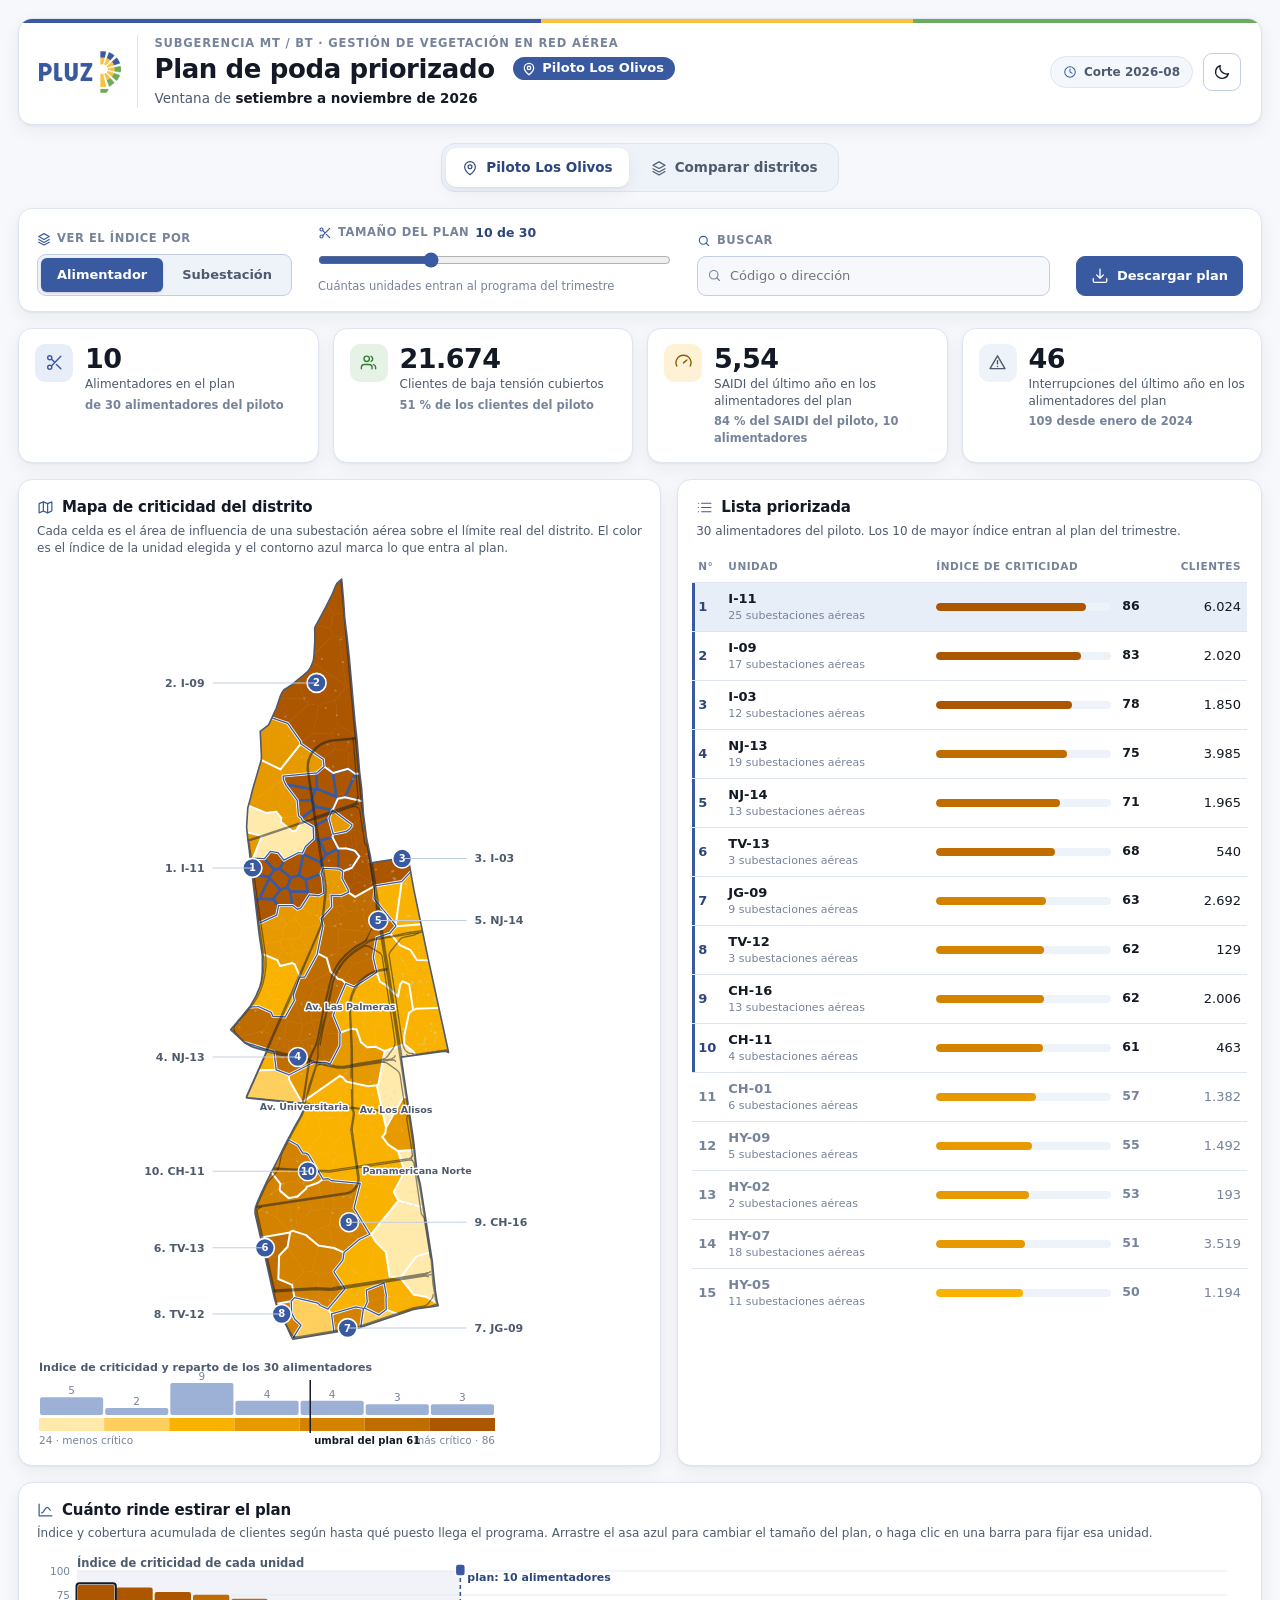
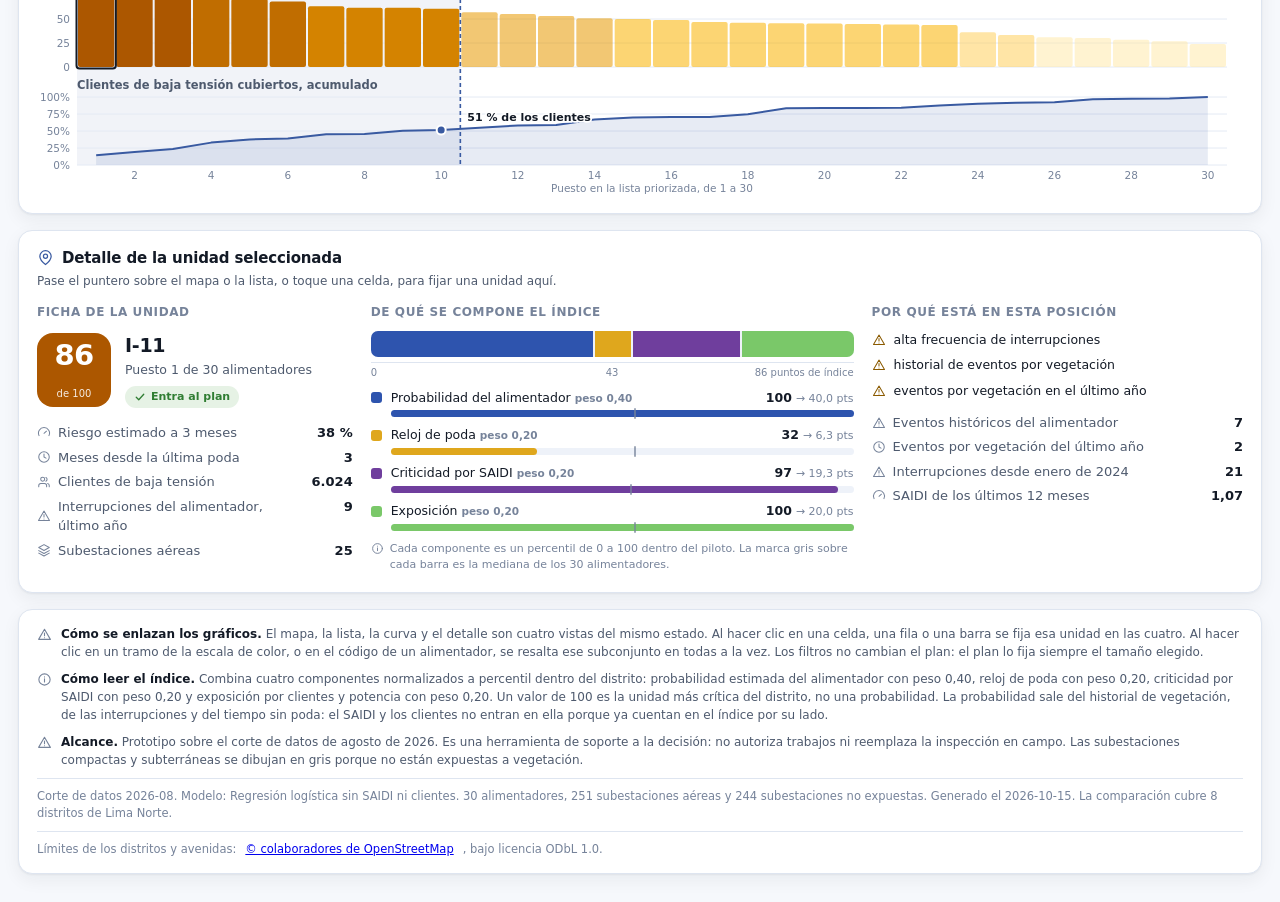
==== index.html @ d3fc3bb9 "monitoreo y diagramas" ====
<!doctype html>
<html lang="es">
<head>
<meta charset="utf-8">
<meta name="viewport" content="width=device-width, initial-scale=1, viewport-fit=cover">
<title>Plan de poda priorizado. Piloto Los Olivos</title>
<meta name="description" content="Mapa interactivo del índice de criticidad por vegetación en el piloto de Los Olivos, por alimentador y por subestación, y comparación con otros distritos de Lima Norte. Pluz Energía y UTEC.">
<meta name="theme-color" content="#395aa1">
<link rel="icon" href="assets/favicon.png" type="image/png">
<link rel="stylesheet" href="css/estilos.css?v=20261005">
</head>
<body>

<!-- Sprite de iconos. Va en línea y no como fuente ni como archivo aparte para que la
     página siga sin hacer una sola petición de red: es la condición que permite abrirla
     desde el disco, desde un servidor local o desde GitHub Pages sin ninguna diferencia.
     Trazo de 1,75 y rejilla de 24, el mismo dibujo para todos. -->
<svg class="sprite" aria-hidden="true" focusable="false" xmlns="http://www.w3.org/2000/svg">
  <defs>
    <symbol viewBox="0 0 24 24" id="i-mapa"><path d="M9 4 3 6.5v13L9 17l6 2.5 6-2.5v-13L15 6.5 9 4Z"/><path d="M9 4v13M15 6.5v13"/></symbol>
    <symbol viewBox="0 0 24 24" id="i-lista"><path d="M8 6h13M8 12h13M8 18h13"/><path d="M3.5 6h.01M3.5 12h.01M3.5 18h.01"/></symbol>
    <symbol viewBox="0 0 24 24" id="i-curva"><path d="M3 3v16.5h18"/><path d="M6.5 15.5c3.5 0 4.5-8 8-8 2.5 0 3 4 4.5 4"/></symbol>
    <symbol viewBox="0 0 24 24" id="i-tijeras"><circle cx="6" cy="6" r="2.6"/><circle cx="6" cy="18" r="2.6"/><path d="M20 4 8.4 16.2M14.5 14.5 20 20M8.4 7.8l2.9 3"/></symbol>
    <symbol viewBox="0 0 24 24" id="i-clientes"><path d="M16.5 20v-1.8a3.6 3.6 0 0 0-3.6-3.6H6.6A3.6 3.6 0 0 0 3 18.2V20"/><circle cx="9.75" cy="7.4" r="3.4"/><path d="M21 20v-1.8a3.6 3.6 0 0 0-2.7-3.48M15.3 4.2a3.6 3.6 0 0 1 0 6.44"/></symbol>
    <symbol viewBox="0 0 24 24" id="i-rayo"><path d="M12.5 2 4 13.2h6.4L11.5 22 20 10.8h-6.4L12.5 2Z"/></symbol>
    <symbol viewBox="0 0 24 24" id="i-umbral"><path d="M3 12h4.5l2.6-7 3.8 14 2.6-7H21"/></symbol>
    <symbol viewBox="0 0 24 24" id="i-descargar"><path d="M21 15.5v3a2 2 0 0 1-2 2H5a2 2 0 0 1-2-2v-3"/><path d="m7.5 10.5 4.5 4.5 4.5-4.5M12 3v12"/></symbol>
    <symbol viewBox="0 0 24 24" id="i-buscar"><circle cx="10.8" cy="10.8" r="6.8"/><path d="m20 20-4.4-4.4"/></symbol>
    <symbol viewBox="0 0 24 24" id="i-sol"><circle cx="12" cy="12" r="4.2"/><path d="M12 2v2.4M12 19.6V22M4.2 4.2l1.7 1.7M18.1 18.1l1.7 1.7M2 12h2.4M19.6 12H22M4.2 19.8l1.7-1.7M18.1 5.9l1.7-1.7"/></symbol>
    <symbol viewBox="0 0 24 24" id="i-luna"><path d="M20.5 14.3A8.7 8.7 0 0 1 9.7 3.5a8.7 8.7 0 1 0 10.8 10.8Z"/></symbol>
    <symbol viewBox="0 0 24 24" id="i-reloj"><circle cx="12" cy="12" r="9"/><path d="M12 6.8V12l3.4 2"/></symbol>
    <symbol viewBox="0 0 24 24" id="i-alerta"><path d="M12 3.6 2.6 19.8h18.8L12 3.6Z"/><path d="M12 9.6v4.2M12 17.1h.01"/></symbol>
    <symbol viewBox="0 0 24 24" id="i-info"><circle cx="12" cy="12" r="9"/><path d="M12 11v5M12 7.8h.01"/></symbol>
    <symbol viewBox="0 0 24 24" id="i-medidor"><path d="M20.5 16.5a9.5 9.5 0 1 0-17 0"/><path d="m12 12.5 4.2-3.6"/></symbol>
    <symbol viewBox="0 0 24 24" id="i-capas"><path d="m12 2.8 9 5-9 5-9-5 9-5Z"/><path d="m3 13 9 5 9-5M3 17.4l9 5 9-5"/></symbol>
    <symbol viewBox="0 0 24 24" id="i-pin"><path d="M20 10.4c0 5.6-8 11.6-8 11.6s-8-6-8-11.6a8 8 0 1 1 16 0Z"/><circle cx="12" cy="10.2" r="2.9"/></symbol>
    <symbol viewBox="0 0 24 24" id="i-tilde"><path d="m4.5 12.5 5 5 10-11"/></symbol>
  </defs>
</svg>

<div class="viz-root">

  <header class="cabecera">
    <div class="marca">
      <img class="marca-logo" src="assets/pluz-logo.png" alt="Pluz Energía" width="491" height="250">
      <span class="marca-barra" aria-hidden="true"></span>
      <div class="marca-texto">
        <p class="sobretitulo">Subgerencia MT&nbsp;/&nbsp;BT · Gestión de vegetación en red aérea</p>
        <h1>Plan de poda priorizado <span class="insignia-piloto"><svg class="ico" aria-hidden="true"><use href="#i-pin"/></svg>Piloto Los Olivos</span></h1>
        <p class="subtitulo">Ventana de <strong id="ventana">-</strong></p>
      </div>
    </div>
    <div class="cabecera-acciones">
      <span class="sello" id="sello-corte"><svg class="ico" aria-hidden="true"><use href="#i-reloj"/></svg><span></span></span>
      <button class="boton-icono" id="boton-tema" type="button" aria-label="Cambiar entre tema claro y oscuro" title="Cambiar tema">
        <svg class="ico" aria-hidden="true"><use href="#i-luna"/></svg>
      </button>
    </div>
  </header>

  <!-- Dos pestañas: el piloto, que es la herramienta de trabajo, y la comparación con otros
       distritos que Pluz pidió en la reunión N°3. La comparación no reemplaza al piloto:
       lo pone al lado de otro distrito con el mismo método. -->
  <nav class="pestanas" role="tablist" aria-label="Vistas de la herramienta">
    <button type="button" role="tab" id="pestana-piloto" aria-controls="vista-piloto" aria-selected="true" class="activa">
      <svg class="ico" aria-hidden="true"><use href="#i-pin"/></svg>Piloto Los Olivos
    </button>
    <button type="button" role="tab" id="pestana-comparar" aria-controls="vista-comparar" aria-selected="false">
      <svg class="ico" aria-hidden="true"><use href="#i-capas"/></svg>Comparar distritos
    </button>
  </nav>

  <div id="vista-piloto" role="tabpanel" aria-labelledby="pestana-piloto">
  <div class="controles" role="group" aria-label="Controles de la vista">
    <div class="control">
      <span class="control-etiqueta" id="etiqueta-nivel"><svg class="ico ico-et" aria-hidden="true"><use href="#i-capas"/></svg>Ver el índice por</span>
      <div class="segmentado" role="radiogroup" aria-labelledby="etiqueta-nivel">
        <button type="button" role="radio" aria-checked="true" class="activo" data-nivel="alimentadores">Alimentador</button>
        <button type="button" role="radio" aria-checked="false" data-nivel="subestaciones">Subestación</button>
      </div>
    </div>

    <div class="control control-ancho">
      <label class="control-etiqueta" for="corte"><svg class="ico ico-et" aria-hidden="true"><use href="#i-tijeras"/></svg>Tamaño del plan <span class="valor-control" id="corte-valor">10</span></label>
      <input type="range" id="corte" min="1" max="30" value="10" step="1" aria-describedby="corte-ayuda">
      <span class="ayuda" id="corte-ayuda">Cuántas unidades entran al programa del trimestre</span>
    </div>

    <div class="control control-ancho control-buscar">
      <label class="control-etiqueta" for="buscar"><svg class="ico ico-et" aria-hidden="true"><use href="#i-buscar"/></svg>Buscar</label>
      <div class="campo-buscar">
        <svg class="ico ico-campo" aria-hidden="true"><use href="#i-buscar"/></svg>
        <input type="search" id="buscar" placeholder="Código o dirección" autocomplete="off">
      </div>
    </div>

    <div class="control">
      <span class="control-etiqueta">&nbsp;</span>
      <button class="boton boton-principal" id="descargar" type="button">
        <svg class="ico" aria-hidden="true"><use href="#i-descargar"/></svg>Descargar plan
      </button>
    </div>
  </div>

  <!-- Los filtros activos se muestran aquí y no dentro de cada gráfico: valen para todas
       las vistas a la vez, así que tienen que verse y quitarse en un solo sitio. -->
  <div class="filtros" id="filtros" role="status" aria-live="polite" hidden>
    <span class="filtros-titulo">Filtro activo</span>
    <div class="filtros-chips" id="filtros-chips"></div>
    <button class="boton boton-sutil" id="limpiar-filtros" type="button">Quitar todo</button>
  </div>

  <section class="tarjetas" aria-label="Resumen del plan seleccionado">
    <div class="tarjeta">
      <div class="tarjeta-icono ti-azul"><svg class="ico" aria-hidden="true"><use href="#i-tijeras"/></svg></div>
      <div class="tarjeta-cuerpo">
        <p class="tarjeta-valor" id="kpi-unidades">-</p>
        <p class="tarjeta-etiqueta" id="kpi-unidades-et">Unidades en el plan</p>
        <p class="tarjeta-pie" id="kpi-unidades-pie">-</p>
      </div>
    </div>
    <div class="tarjeta">
      <div class="tarjeta-icono ti-verde"><svg class="ico" aria-hidden="true"><use href="#i-clientes"/></svg></div>
      <div class="tarjeta-cuerpo">
        <p class="tarjeta-valor" id="kpi-clientes">-</p>
        <p class="tarjeta-etiqueta">Clientes de baja tensión cubiertos</p>
        <p class="tarjeta-pie" id="kpi-clientes-pie">-</p>
      </div>
    </div>
    <div class="tarjeta">
      <div class="tarjeta-icono ti-ambar"><svg class="ico" aria-hidden="true"><use href="#i-medidor"/></svg></div>
      <div class="tarjeta-cuerpo">
        <p class="tarjeta-valor" id="kpi-saidi">-</p>
        <p class="tarjeta-etiqueta">SAIDI del último año en los alimentadores del plan</p>
        <p class="tarjeta-pie" id="kpi-saidi-pie">-</p>
      </div>
    </div>
    <div class="tarjeta">
      <div class="tarjeta-icono ti-gris"><svg class="ico" aria-hidden="true"><use href="#i-alerta"/></svg></div>
      <div class="tarjeta-cuerpo">
        <p class="tarjeta-valor" id="kpi-interrupciones">-</p>
        <p class="tarjeta-etiqueta">Interrupciones del último año en los alimentadores del plan</p>
        <p class="tarjeta-pie" id="kpi-interrupciones-pie">-</p>
      </div>
    </div>
  </section>

  <main class="tablero">
    <section class="panel panel-mapa" aria-labelledby="titulo-mapa">
      <div class="panel-cabecera">
        <h2 id="titulo-mapa"><svg class="ico ico-h" aria-hidden="true"><use href="#i-mapa"/></svg>Mapa de criticidad del distrito</h2>
        <p class="panel-nota">Cada celda es el área de influencia de una subestación aérea sobre el límite real del distrito. El color es el índice de la unidad elegida y el contorno azul marca lo que entra al plan.</p>
      </div>
      <div class="mapa-caja" id="mapa-caja">
        <svg id="mapa" role="img" aria-labelledby="titulo-mapa desc-mapa"><desc id="desc-mapa">Mapa del distrito de Los Olivos dividido en celdas coloreadas según el índice de criticidad. La tabla que acompaña al mapa contiene los mismos datos en forma de lista ordenada.</desc></svg>
        <div class="ficha" id="ficha" role="tooltip" aria-live="polite" hidden></div>
      </div>
      <div class="leyenda" id="leyenda"></div>
    </section>

    <section class="panel panel-lista" aria-labelledby="titulo-lista">
      <div class="panel-cabecera">
        <h2 id="titulo-lista"><svg class="ico ico-h" aria-hidden="true"><use href="#i-lista"/></svg>Lista priorizada</h2>
        <p class="panel-nota" id="lista-nota">Las unidades sombreadas entran al plan del trimestre.</p>
      </div>
      <div class="lista-caja">
        <table class="tabla" id="tabla">
          <caption class="oculto">Unidades del piloto ordenadas por índice de criticidad</caption>
          <thead>
            <tr><th scope="col">N°</th><th scope="col">Unidad</th><th scope="col">Índice de criticidad</th><th scope="col" class="num">Clientes</th></tr>
          </thead>
          <tbody id="tabla-cuerpo"></tbody>
        </table>
      </div>
    </section>
  </main>

  <!-- La curva responde la pregunta que abre siempre la discusión de capacidad: cuánto se
       gana al estirar el plan una unidad más. Dos paneles apilados sobre el mismo eje de
       puesto, nunca dos escalas verticales en un mismo marco. -->
  <section class="panel panel-curva" aria-labelledby="titulo-curva">
    <div class="panel-cabecera">
      <h2 id="titulo-curva"><svg class="ico ico-h" aria-hidden="true"><use href="#i-curva"/></svg>Cuánto rinde estirar el plan</h2>
      <p class="panel-nota" id="curva-nota">Índice y cobertura acumulada de clientes según hasta qué puesto llega el programa. Arrastre el asa azul para cambiar el tamaño del plan, o haga clic en una barra para fijar esa unidad.</p>
    </div>
    <div class="curva-caja" id="curva-caja">
      <svg id="curva" role="img" aria-labelledby="titulo-curva desc-curva"><desc id="desc-curva">Dos gráficos apilados sobre el mismo eje de puesto: arriba el índice de criticidad de cada unidad, abajo el porcentaje acumulado de clientes de baja tensión cubiertos. Una banda marca hasta dónde llega el plan.</desc></svg>
    </div>
  </section>

  <section class="panel panel-detalle" aria-labelledby="titulo-detalle">
    <div class="panel-cabecera">
      <h2 id="titulo-detalle"><svg class="ico ico-h" aria-hidden="true"><use href="#i-pin"/></svg>Detalle de la unidad seleccionada</h2>
      <p class="panel-nota">Pase el puntero sobre el mapa o la lista, o toque una celda, para fijar una unidad aquí.</p>
    </div>
    <div class="detalle" id="detalle"></div>
  </section>
  </div>

  <div id="vista-comparar" role="tabpanel" aria-labelledby="pestana-comparar" hidden>
    <div class="controles" role="group" aria-label="Controles de la comparación">
      <div class="control">
        <label class="control-etiqueta" for="distrito"><svg class="ico ico-et" aria-hidden="true"><use href="#i-mapa"/></svg>Comparar Los Olivos con</label>
        <select id="distrito" class="selector"></select>
      </div>
      <div class="control">
        <span class="control-etiqueta" id="etiqueta-nivel-cmp"><svg class="ico ico-et" aria-hidden="true"><use href="#i-capas"/></svg>Ver el índice por</span>
        <div class="segmentado" id="nivel-cmp" role="radiogroup" aria-labelledby="etiqueta-nivel-cmp">
          <button type="button" role="radio" aria-checked="true" class="activo" data-nivel="alimentadores">Alimentador</button>
          <button type="button" role="radio" aria-checked="false" data-nivel="subestaciones">Subestación</button>
        </div>
      </div>
      <p class="ayuda ayuda-cmp">Mismo modelo, mismos cuatro componentes y mismos pesos que el piloto. El índice se calcula dentro de cada distrito: 100 es la unidad más crítica de ese distrito, así que el color compara posiciones, no riesgos absolutos. Para eso están las cifras de abajo.</p>
    </div>

    <section class="panel panel-cifras" aria-labelledby="titulo-cifras">
      <div class="panel-cabecera">
        <h2 id="titulo-cifras"><svg class="ico ico-h" aria-hidden="true"><use href="#i-medidor"/></svg>Los dos distritos en cifras</h2>
        <p class="panel-nota">Datos de <span class="periodo-inicio">-</span> a <span class="periodo-fin">-</span>. Un alimentador que llega a varios distritos se cuenta en cada uno.</p>
      </div>
      <div class="cifras" id="cifras"></div>
    </section>

    <div class="leyenda leyenda-cmp" id="leyenda-cmp"></div>
    <div class="mapas-cmp">
      <section class="panel panel-mapa-cmp" aria-labelledby="titulo-mapa-a">
        <div class="panel-cabecera">
          <h2 id="titulo-mapa-a"><svg class="ico ico-h" aria-hidden="true"><use href="#i-pin"/></svg><span>Los Olivos</span><span class="etiqueta-piloto">piloto</span></h2>
          <p class="panel-nota" id="nota-mapa-a">-</p>
        </div>
        <div class="mapa-caja" id="caja-mapa-a"><svg class="mapa-cmp" id="mapa-a" role="img" aria-label="Mapa del índice de criticidad de Los Olivos"></svg><div class="ficha" id="ficha-a" role="tooltip" hidden></div></div>
        <div class="top-cmp" id="top-a"></div>
      </section>
      <section class="panel panel-mapa-cmp" aria-labelledby="titulo-mapa-b">
        <div class="panel-cabecera">
          <h2 id="titulo-mapa-b"><svg class="ico ico-h" aria-hidden="true"><use href="#i-mapa"/></svg><span id="nombre-b">-</span></h2>
          <p class="panel-nota" id="nota-mapa-b">-</p>
        </div>
        <div class="mapa-caja" id="caja-mapa-b"><svg class="mapa-cmp" id="mapa-b" role="img" aria-label="Mapa del índice de criticidad del distrito elegido"></svg><div class="ficha" id="ficha-b" role="tooltip" hidden></div></div>
        <div class="top-cmp" id="top-b"></div>
      </section>
    </div>
  </div>

  <footer class="pie">
    <p><svg class="ico ico-pie" aria-hidden="true"><use href="#i-alerta"/></svg><span><strong>Cómo se enlazan los gráficos.</strong> El mapa, la lista, la curva y el detalle son cuatro vistas del mismo estado. Al hacer clic en una celda, una fila o una barra se fija esa unidad en las cuatro. Al hacer clic en un tramo de la escala de color, o en el código de un alimentador, se resalta ese subconjunto en todas a la vez. Los filtros no cambian el plan: el plan lo fija siempre el tamaño elegido.</span></p>
    <p><svg class="ico ico-pie" aria-hidden="true"><use href="#i-info"/></svg><span><strong>Cómo leer el índice.</strong> Combina cuatro componentes normalizados a percentil dentro del distrito: probabilidad estimada del alimentador con peso 0,40, reloj de poda con peso 0,20, criticidad por SAIDI con peso 0,20 y exposición por clientes y potencia con peso 0,20. Un valor de 100 es la unidad más crítica del distrito, no una probabilidad. La probabilidad sale del historial de vegetación, de las interrupciones y del tiempo sin poda: el SAIDI y los clientes no entran en ella porque ya cuentan en el índice por su lado.</span></p>
    <p><svg class="ico ico-pie" aria-hidden="true"><use href="#i-alerta"/></svg><span><strong>Alcance.</strong> Prototipo sobre el corte de datos de <span class="periodo-fin">-</span>. Es una herramienta de soporte a la decisión: no autoriza trabajos ni reemplaza la inspección en campo. Las subestaciones compactas y subterráneas se dibujan en gris porque no están expuestas a vegetación.</span></p>
    <p class="pie-meta" id="pie-meta"></p>
    <p class="pie-meta">Límites de los distritos y avenidas: <a href="https://www.openstreetmap.org/copyright" target="_blank" rel="noopener">© colaboradores de OpenStreetMap</a>, bajo licencia ODbL 1.0.</p>
  </footer>

</div>

<!-- D3 versión 7.9.0 servido desde el propio repositorio: la página no depende de una red
     externa y funciona igual en GitHub Pages, en un servidor local o sin conexión. -->
<script src="js/vendor/d3.v7.9.0.min.js"></script>
<script src="data/criticidad_los_olivos.js?v=202610150753"></script>
<!-- Límite del distrito y avenidas principales, de OpenStreetMap (ODbL 1.0), ya
     simplificados y guardados en el repositorio: 14 kB y ninguna petición de red. -->
<script src="data/geografia_los_olivos.js?v=202610150753"></script>
<!-- Los ocho distritos de la comparación y sus límites, de OpenStreetMap (ODbL 1.0). -->
<script src="data/distritos.js?v=202610150753"></script>
<script src="data/geografia_distritos.js?v=202610150753"></script>
<script src="js/comparar.js?v=20261005"></script>
<script src="js/app.js?v=20261005"></script>
</body>
</html>
---- css/estilos.css ----
/* Prototipo de priorización de poda, piloto de Los Olivos. Pluz Energía y UTEC.

   Color. Los tres tonos del logotipo de Pluz son el origen de toda la paleta:
   azul #395AA1, verde #6CAC5E y amarillo #FCC13F. A partir de ellos se derivan tres
   familias con trabajos distintos, y ninguna se usa para el trabajo de otra:

   - Identidad de interfaz: el azul corporativo. Cabecera, controles, foco y selección.
   - Magnitud (el índice): una rampa secuencial de un solo tono nacida del amarillo
     corporativo, de claro a oscuro. Siete pasos, luminancia OKLCH monótona de 0,94 a
     0,55 con saltos de 0,065, giro de tono de 37° dentro del umbral de un solo tono.
     El extremo claro queda por debajo de 3:1 contra la superficie a propósito: las
     celdas del mapa se tocan entre sí y llevan trazo, así que se leen unas contra
     otras, y además la cifra va siempre escrita al lado en la lista y en la ficha.
   - Identidad de serie (los cuatro componentes del índice): cuatro tonos categóricos
     tomados del propio logotipo más un violeta como cuarto tono neutral. Validados:
     peor par adyacente ΔE 36,9 con protanopia y deuteranopia y ΔE 40,5 con visión
     normal, muy por encima de los umbrales de 8 y 15.

   El tema claro es el principal. El oscuro no es un volteo automático: son pasos
   propios, vueltos a validar contra la superficie oscura. */

*, *::before, *::after { box-sizing: border-box; }

.viz-root {
  color-scheme: light;

  /* --- tonos corporativos, tal como salen del logotipo --- */
  --pluz-azul:       #395aa1;
  --pluz-verde:      #6cac5e;
  --pluz-amarillo:   #fcc13f;

  --azul-900:        #1d2f55;
  --azul-700:        #2c467c;
  --azul-600:        #395aa1;
  --azul-300:        #9db1d6;
  --azul-100:        #e8eef8;
  --azul-050:        #f4f7fc;

  /* --- superficies y tinta --- */
  --superficie:      #f6f8fc;
  --superficie-2:    #ffffff;
  --superficie-3:    #eef2f9;
  --borde:           #dee5f0;
  --borde-fuerte:    #c2cee2;
  --tinta:           #131a26;
  --tinta-2:         #4e5a6e;
  --tinta-3:         #76839a;

  /* --- rampa secuencial del índice, 7 pasos claro → oscuro --- */
  --idx-1: #ffeaab;
  --idx-2: #ffcf5e;
  --idx-3: #f9b200;
  --idx-4: #e79a00;
  --idx-5: #d48300;
  --idx-6: #c06d00;
  --idx-7: #ac5700;

  /* --- identidad de serie: los cuatro componentes del índice --- */
  --comp-1: #2e54ae;   /* probabilidad del alimentador, peso 0,40 */
  --comp-2: #dfa71d;   /* reloj de poda,               peso 0,20 */
  --comp-3: #6f3e9d;   /* criticidad por SAIDI,        peso 0,20 */
  --comp-4: #7ac869;   /* exposición,                  peso 0,20 */

  /* --- estado: significado reservado, siempre con icono y rótulo --- */
  --ok:              #2f7d32;
  --ok-suave:        #e6f2e5;
  --aviso:           #8a5a00;
  --critico:         #b3261e;

  --neutro-mapa:     #c8d1e0;
  --via-mapa:        rgba(19, 26, 38, .5);
  --plan-borde:      #131a26;
  --rejilla:         #e4eaf4;

  --radio:   14px;
  --radio-s: 9px;
  --sombra:    0 1px 2px rgba(19, 26, 38, .05), 0 6px 18px rgba(19, 26, 38, .06);
  --sombra-alta: 0 4px 10px rgba(19, 26, 38, .10), 0 18px 40px rgba(19, 26, 38, .14);

  background: var(--superficie);
  color: var(--tinta);
  /* Pila del sistema: moderna en cada plataforma y sin una sola petición de red, que es
     la propiedad que permite abrir la página desde el disco igual que publicada. */
  font-family: system-ui, -apple-system, "Segoe UI Variable Text", "Segoe UI", Roboto,
               "Helvetica Neue", Arial, sans-serif;
  font-size: 14px;
  line-height: 1.5;
  min-height: 100vh;
  padding: max(18px, env(safe-area-inset-top, 0px)) 18px max(28px, env(safe-area-inset-bottom, 0px));
  -webkit-font-smoothing: antialiased;
}

/* Tema oscuro: pasos propios, no un volteo del claro. */
@media (prefers-color-scheme: dark) {
  :root:not([data-theme="light"]) .viz-root { color-scheme: dark; }
}
:root[data-theme="dark"] .viz-root { color-scheme: dark; }

@media (prefers-color-scheme: dark) {
  :root:not([data-theme="light"]) .viz-root,
  :root[data-theme="dark"] .viz-root {
    --superficie: #0e131c; --superficie-2: #161e2b; --superficie-3: #1e2837;
    --borde: #2a3546; --borde-fuerte: #3b4860;
    --tinta: #f2f5fa; --tinta-2: #b9c4d6; --tinta-3: #8895ab;
    --azul-100: #1c2740; --azul-050: #141d2e; --azul-300: #6f8dc4; --azul-700: #7fa0d8;

    --idx-1: #773a00; --idx-2: #905000; --idx-3: #a96700; --idx-4: #c18000;
    --idx-5: #d89a00; --idx-6: #eeb500; --idx-7: #ffd335;

    --comp-1: #4573de; --comp-2: #ba8900; --comp-3: #925ac9; --comp-4: #51aa3c;

    --ok: #71c46f; --ok-suave: #1b2e1b; --aviso: #d9a23a; --critico: #f08b82;
    --neutro-mapa: #38445a; --via-mapa: rgba(255, 255, 255, .42);
    --plan-borde: #f2f5fa; --rejilla: #232e3f;
    --sombra: 0 1px 2px rgba(0,0,0,.5), 0 6px 18px rgba(0,0,0,.4);
    --sombra-alta: 0 4px 10px rgba(0,0,0,.5), 0 18px 40px rgba(0,0,0,.55);
  }
}
:root[data-theme="dark"] .viz-root {
  --superficie: #0e131c; --superficie-2: #161e2b; --superficie-3: #1e2837;
  --borde: #2a3546; --borde-fuerte: #3b4860;
  --tinta: #f2f5fa; --tinta-2: #b9c4d6; --tinta-3: #8895ab;
  --azul-100: #1c2740; --azul-050: #141d2e; --azul-300: #6f8dc4; --azul-700: #7fa0d8;
  --idx-1: #773a00; --idx-2: #905000; --idx-3: #a96700; --idx-4: #c18000;
  --idx-5: #d89a00; --idx-6: #eeb500; --idx-7: #ffd335;
  --comp-1: #4573de; --comp-2: #ba8900; --comp-3: #925ac9; --comp-4: #51aa3c;
  --ok: #71c46f; --ok-suave: #1b2e1b; --aviso: #d9a23a; --critico: #f08b82;
  --neutro-mapa: #38445a; --via-mapa: rgba(255, 255, 255, .42);
  --plan-borde: #f2f5fa; --rejilla: #232e3f;
  --sombra: 0 1px 2px rgba(0,0,0,.5), 0 6px 18px rgba(0,0,0,.4);
  --sombra-alta: 0 4px 10px rgba(0,0,0,.5), 0 18px 40px rgba(0,0,0,.55);
}

body { margin: 0; background: #f6f8fc; }
@media (prefers-color-scheme: dark) {
  :root:not([data-theme="light"]) body { background: #0e131c; }
}
:root[data-theme="dark"] body { background: #0e131c; }

img { max-width: 100%; }
[hidden] { display: none !important; }
.sprite { position: absolute; width: 0; height: 0; overflow: hidden; }

.oculto {
  position: absolute; width: 1px; height: 1px; overflow: hidden;
  clip: rect(0 0 0 0); clip-path: inset(50%); white-space: nowrap;
}

/* --------------------------------------------------------------------- iconos */
.ico {
  width: 18px; height: 18px; flex: 0 0 auto;
  fill: none; stroke: currentColor; stroke-width: 1.75;
  stroke-linecap: round; stroke-linejoin: round;
}
.ico-et { width: 14px; height: 14px; stroke-width: 2; }
.ico-h  { width: 17px; height: 17px; color: var(--azul-600); }
.ico-pie { width: 15px; height: 15px; margin-top: 2px; color: var(--tinta-3); }

/* ---------------------------------------------------------------- cabecera */
.cabecera {
  display: flex; align-items: center; justify-content: space-between;
  gap: 18px; max-width: 1440px; margin: 0 auto 18px; flex-wrap: wrap;
  background: var(--superficie-2); border: 1px solid var(--borde);
  border-radius: var(--radio); box-shadow: var(--sombra);
  padding: 16px 20px; position: relative; overflow: hidden;
}
/* Filete con los tres tonos del logotipo: la firma de marca más discreta posible. */
.cabecera::before {
  content: ""; position: absolute; inset: 0 0 auto 0; height: 4px;
  background: linear-gradient(90deg,
    var(--pluz-azul) 0 42%, var(--pluz-amarillo) 42% 72%, var(--pluz-verde) 72% 100%);
}
.marca { display: flex; align-items: center; gap: 16px; min-width: 0; }
.marca-logo { width: auto; height: 42px; display: block; }
/* En oscuro el logotipo va sobre su propia placa clara en vez de retocarle el color: el
   azul corporativo pierde contraste contra la superficie oscura y alterarlo con un filtro
   dejaría de ser el color de la marca. */
@media (prefers-color-scheme: dark) {
  :root:not([data-theme="light"]) .marca-logo {
    background: #fff; padding: 7px 11px; border-radius: 9px; box-sizing: content-box;
  }
}
:root[data-theme="dark"] .marca-logo {
  background: #fff; padding: 7px 11px; border-radius: 9px; box-sizing: content-box;
}
.marca-barra { width: 1px; align-self: stretch; background: var(--borde); }
.marca-texto { min-width: 0; }
.sobretitulo {
  margin: 0 0 3px; font-size: 11.5px; letter-spacing: .07em; text-transform: uppercase;
  color: var(--tinta-3); font-weight: 600;
}
.cabecera h1 {
  margin: 0 0 3px; font-size: clamp(19px, 2.7vw, 26px); line-height: 1.15;
  letter-spacing: -.015em; font-weight: 700;
}
.subtitulo { margin: 0; color: var(--tinta-2); font-size: 13.5px; }
.subtitulo strong { color: var(--tinta); font-weight: 600; }

.cabecera-acciones { display: flex; align-items: center; gap: 10px; }
.sello {
  display: inline-flex; align-items: center; gap: 7px; padding: 6px 12px;
  border-radius: 999px; background: var(--azul-050); border: 1px solid var(--borde);
  color: var(--tinta-2); font-size: 12px; font-weight: 600; white-space: nowrap;
}
.sello .ico { width: 14px; height: 14px; color: var(--azul-600); }

/* --------------------------------------------------------------- controles */
.boton, .boton-icono {
  font: inherit; font-size: 13px; font-weight: 600; border-radius: var(--radio-s);
  border: 1px solid var(--borde-fuerte); background: var(--superficie-2);
  color: var(--tinta); cursor: pointer; display: inline-flex; align-items: center;
  gap: 8px; padding: 9px 14px; transition: background .14s, border-color .14s;
}
.boton-icono { padding: 9px; }
.boton:hover, .boton-icono:hover { background: var(--superficie-3); border-color: var(--azul-300); }
.boton-principal {
  background: var(--azul-600); border-color: var(--azul-600); color: #fff;
}
.boton-principal:hover { background: var(--azul-700); border-color: var(--azul-700); }
:root[data-theme="dark"] .boton-principal { color: #0e131c; }
@media (prefers-color-scheme: dark) {
  :root:not([data-theme="light"]) .boton-principal { color: #0e131c; }
}

.boton:focus-visible, .boton-icono:focus-visible,
.segmentado button:focus-visible, input:focus-visible, tr:focus-visible {
  outline: 2px solid var(--azul-600); outline-offset: 2px;
}

.controles {
  display: flex; flex-wrap: wrap; gap: 14px 26px; align-items: flex-end;
  max-width: 1440px; margin: 0 auto 16px; padding: 15px 18px;
  background: var(--superficie-2); border: 1px solid var(--borde);
  border-radius: var(--radio); box-shadow: var(--sombra);
}
.control { display: flex; flex-direction: column; gap: 7px; min-width: 0; }
.control-ancho { flex: 1 1 210px; }
.control-etiqueta {
  display: flex; align-items: center; gap: 6px;
  font-size: 11.5px; letter-spacing: .05em; text-transform: uppercase;
  color: var(--tinta-3); font-weight: 600;
}
.control-etiqueta .ico-et { color: var(--azul-600); }
.valor-control {
  color: var(--azul-700); font-weight: 700; text-transform: none; letter-spacing: 0;
  font-size: 12.5px;
}
.ayuda { font-size: 11.5px; color: var(--tinta-3); }

.segmentado {
  display: inline-flex; border: 1px solid var(--borde-fuerte); border-radius: var(--radio-s);
  overflow: hidden; background: var(--superficie-3); padding: 3px; gap: 3px;
}
.segmentado button {
  font: inherit; font-size: 13px; font-weight: 600; padding: 7px 16px; border: 0;
  cursor: pointer; border-radius: 6px; background: transparent; color: var(--tinta-2);
  transition: background .14s, color .14s;
}
.segmentado button:hover { color: var(--tinta); }
.segmentado button.activo {
  background: var(--azul-600); color: #fff; box-shadow: 0 1px 2px rgba(19,26,38,.18);
}
:root[data-theme="dark"] .segmentado button.activo { color: #0e131c; }
@media (prefers-color-scheme: dark) {
  :root:not([data-theme="light"]) .segmentado button.activo { color: #0e131c; }
}

.campo-buscar { position: relative; display: flex; align-items: center; }
.ico-campo {
  position: absolute; left: 10px; width: 15px; height: 15px;
  color: var(--tinta-3); pointer-events: none;
}
input[type="search"] {
  font: inherit; font-size: 13px; padding: 9px 11px 9px 32px; border-radius: var(--radio-s);
  border: 1px solid var(--borde-fuerte); background: var(--superficie);
  color: var(--tinta); width: 100%; min-width: 0;
}
input[type="search"]:focus { border-color: var(--azul-600); }

input[type="range"] {
  width: 100%; accent-color: var(--azul-600); height: 22px; margin: 0;
}

/* ---------------------------------------------------------------- tarjetas */
.tarjetas {
  display: grid; grid-template-columns: repeat(auto-fit, minmax(190px, 1fr)); gap: 14px;
  max-width: 1440px; margin: 0 auto 16px;
}
.tarjeta {
  display: flex; align-items: flex-start; gap: 12px;
  background: var(--superficie-2); border: 1px solid var(--borde);
  border-radius: var(--radio); padding: 15px 16px; box-shadow: var(--sombra);
}
.tarjeta-icono {
  display: grid; place-items: center; width: 38px; height: 38px; flex: 0 0 auto;
  border-radius: 10px;
}
.tarjeta-icono .ico { width: 19px; height: 19px; }
.ti-azul  { background: var(--azul-100);  color: var(--azul-600); }
.ti-verde { background: var(--ok-suave);  color: var(--ok); }
.ti-ambar { background: #fdf0d6; color: var(--aviso); }
.ti-ambar { background: color-mix(in srgb, var(--pluz-amarillo) 22%, var(--superficie-2)); }
.ti-gris  { background: var(--superficie-3); color: var(--tinta-2); }
.tarjeta-cuerpo { min-width: 0; }
.tarjeta-valor {
  margin: 0; font-size: clamp(21px, 2.5vw, 27px); font-weight: 700; line-height: 1.1;
  letter-spacing: -.02em; font-variant-numeric: tabular-nums;
}
.tarjeta-valor .unidad {
  font-size: 13px; font-weight: 600; color: var(--tinta-3); margin-left: 4px;
  letter-spacing: 0;
}
.tarjeta-etiqueta { margin: 3px 0 0; font-size: 12px; color: var(--tinta-2); line-height: 1.35; }
.tarjeta-pie { margin: 4px 0 0; font-size: 11.5px; color: var(--tinta-3); font-weight: 600; }

/* ----------------------------------------------------------------- tablero */
.tablero {
  display: grid; gap: 16px; max-width: 1440px; margin: 0 auto 16px;
  grid-template-columns: minmax(0, 1.1fr) minmax(0, 1fr);
  align-items: stretch;
}
@media (max-width: 960px) { .tablero { grid-template-columns: 1fr; } }

.panel {
  background: var(--superficie-2); border: 1px solid var(--borde);
  border-radius: var(--radio); box-shadow: var(--sombra); padding: 16px 18px 18px;
  min-width: 0;
}
.panel-cabecera { margin-bottom: 12px; }
.panel h2 {
  margin: 0 0 4px; font-size: 15px; font-weight: 700; letter-spacing: -.01em;
  display: flex; align-items: center; gap: 8px;
}
.panel-nota { margin: 0; font-size: 12px; color: var(--tinta-2); line-height: 1.45; }

.mapa-caja { position: relative; width: 100%; }
#mapa { display: block; width: 100%; height: auto; touch-action: manipulation; }

/* Sin `stroke` aquí a propósito. El trazo de cada celda lo fija el script con el mismo
   color que su relleno, y una declaración de CSS ganaría a ese atributo de presentación y
   volvería a dibujar la malla blanca que precisamente se quiere apagar. Solo `.resaltado`
   vuelve a pedir color, que es cuando sí debe ganar. */
.celda { stroke-width: .6; cursor: pointer; transition: opacity .12s; }
.celda.apagada { opacity: .3; }
.borde-alimentador {
  fill: none; stroke: var(--superficie-2); stroke-width: 2; stroke-linecap: round;
  pointer-events: none;
}
.borde-alimentador.tenue { stroke-width: 1.2; opacity: .5; }
.contorno-distrito {
  fill: none; stroke: var(--tinta-2); stroke-width: 1.6; stroke-linejoin: round;
  pointer-events: none;
}
/* Las avenidas no aportan ningún dato del modelo: están para ubicarse. Van en tinta
   translúcida, que se apoya sobre cualquier paso de la rampa sin competir con él. */
.via { fill: none; stroke: var(--via-mapa); stroke-width: 1.3; stroke-linecap: round; pointer-events: none; }
.via-troncal { stroke-width: 2.4; }
.rotulo-via {
  font-family: inherit; font-size: 9.5px; font-weight: 600; fill: var(--tinta-2);
  pointer-events: none; paint-order: stroke;
  stroke: var(--superficie-2); stroke-width: 3; stroke-linejoin: round;
}
/* El contorno del plan va con funda: una línea ancha del color de la superficie debajo y
   la azul encima. Así se lee igual sobre el extremo claro y sobre el oscuro de la rampa,
   que es justo donde una línea de un solo color desaparecería. */
/* Fina a propósito. Los alimentadores no son territorios contiguos: en las zonas densas
   sus subestaciones se entrelazan, de modo que la frontera del plan es de verdad un
   encaje. Con un trazo grueso ese encaje tapa el relleno y el mapa deja de leerse, así
   que la línea se mantiene delgada y quien resume el plan de un vistazo son las marcas
   numeradas. */
.contorno-plan-funda {
  fill: none; stroke: var(--superficie-2); stroke-width: 3; stroke-linejoin: round;
  stroke-linecap: round; pointer-events: none; opacity: .85;
}
.contorno-plan {
  fill: none; stroke: var(--azul-600); stroke-width: 1.3; stroke-linejoin: round;
  stroke-linecap: round; pointer-events: none;
}
/* 244 subestaciones no expuestas sobre un mapa de este tamaño son ruido si se dibujan con
   fuerza: van como una trama tenue que se nota al mirarla y no al leer el mapa. */
.punto-no-expuesto { fill: var(--neutro-mapa); opacity: .32; }
.marca-plan { fill: #fff; font-size: 10px; font-weight: 700; pointer-events: none; }
.marca-plan-fondo { fill: var(--azul-600); stroke: var(--superficie-2); stroke-width: 1.6; pointer-events: none; }
.celda.resaltado { stroke: var(--azul-600); stroke-width: 2.6; }
.guia-etiqueta { fill: none; stroke: var(--borde-fuerte); stroke-width: 1; pointer-events: none; }
.texto-etiqueta {
  fill: var(--tinta-2); font-size: 11px; font-weight: 700;
  font-family: inherit; pointer-events: none;
}

/* -------------------------------------------------------------------- ficha */
.ficha {
  position: absolute; z-index: 5; pointer-events: none; width: 232px;
  background: var(--superficie-2); color: var(--tinta);
  border: 1px solid var(--borde-fuerte); border-radius: var(--radio-s);
  padding: 11px 13px; box-shadow: var(--sombra-alta); font-size: 12px; line-height: 1.4;
}
.ficha-tope { display: flex; align-items: baseline; justify-content: space-between; gap: 8px; }
.ficha h3 { margin: 0; font-size: 13.5px; font-weight: 700; }
.ficha .ficha-puesto {
  font-size: 11px; color: var(--tinta-3); font-weight: 600; white-space: nowrap;
}
.ficha .ficha-sub { margin: 1px 0 8px; color: var(--tinta-3); font-size: 11px; }
.ficha-indice { display: flex; align-items: center; gap: 9px; margin-bottom: 9px; }
.ficha-indice-num { font-size: 26px; font-weight: 700; line-height: 1; letter-spacing: -.02em; }
.ficha-indice-de { font-size: 11px; color: var(--tinta-3); }
.ficha-chip {
  width: 16px; height: 16px; border-radius: 4px; flex: 0 0 auto;
  border: 1px solid rgba(19,26,38,.18);
}
.ficha dl { margin: 0; display: grid; grid-template-columns: auto 1fr; gap: 3px 10px; }
.ficha dt { color: var(--tinta-2); }
.ficha dd { margin: 0; text-align: right; font-variant-numeric: tabular-nums; font-weight: 600; }
.pastilla {
  display: inline-flex; align-items: center; gap: 5px; margin-top: 9px;
  padding: 3px 9px; border-radius: 999px;
  background: var(--ok-suave); color: var(--ok); font-size: 11px; font-weight: 700;
}
.pastilla .ico { width: 12px; height: 12px; stroke-width: 2.6; }

/* ------------------------------------------------------------------ leyenda */
/* La leyenda también es el histograma: cada paso de la rampa lleva encima cuántas
   unidades caen en él, así que el mismo objeto explica el color y muestra la
   distribución en lugar de gastar espacio en dos piezas. */
.leyenda { margin-top: 12px; }
.leyenda svg { display: block; width: 100%; max-width: 460px; height: auto; }
.leyenda-texto { font-size: 10.5px; fill: var(--tinta-3); font-family: inherit; }
.leyenda-titulo { font-size: 11px; fill: var(--tinta-2); font-weight: 600; font-family: inherit; }
.leyenda-barra-conteo { fill: var(--azul-300); }
.leyenda-marca-plan { stroke: var(--plan-borde); stroke-width: 1.5; }
.leyenda-marca-texto { font-size: 10px; fill: var(--tinta); font-weight: 700; font-family: inherit; }

/* ------------------------------------------------------------------- tabla */
.panel-lista { display: flex; flex-direction: column; }
.lista-caja {
  flex: 1 1 auto; min-height: 280px; max-height: 760px; overflow-y: auto;
  overflow-x: hidden; margin: 0 -4px;
}
@media (max-width: 960px) { .lista-caja { max-height: 420px; } }
.tabla { width: 100%; border-collapse: collapse; font-size: 13px; }
.tabla th {
  position: sticky; top: 0; background: var(--superficie-2); text-align: left;
  font-size: 10.5px; letter-spacing: .05em; text-transform: uppercase; color: var(--tinta-3);
  padding: 7px 6px; border-bottom: 1px solid var(--borde); z-index: 1; font-weight: 600;
}
.tabla th.num, .tabla td.num { text-align: right; }
.tabla td { padding: 6px; border-bottom: 1px solid var(--borde); vertical-align: middle; }
.tabla tbody tr { cursor: pointer; transition: background .1s; }
.tabla tbody tr:hover { background: var(--superficie-3); }
.tabla tbody tr.activa { background: var(--azul-100); }
.tabla tbody tr.en-plan td:first-child {
  box-shadow: inset 3px 0 0 var(--azul-600);
}
.tabla tbody tr.fuera { color: var(--tinta-3); }
.celda-puesto { font-variant-numeric: tabular-nums; color: var(--tinta-3); font-weight: 600; width: 1%; }
.tabla tbody tr.en-plan .celda-puesto { color: var(--azul-700); }
.celda-id { font-weight: 700; white-space: nowrap; }
.celda-sub { display: block; font-weight: 400; font-size: 11px; color: var(--tinta-3); }
/* La cifra va fuera de la barra y no encima: superpuesta perdería contraste justo en los
   valores altos, que son los que más importa poder leer. También es el canal de alivio
   que exige el extremo claro de la rampa. */
.indice-celda { display: flex; align-items: center; gap: 8px; min-width: 96px; }
.barra-fondo {
  position: relative; display: block; flex: 1 1 auto; height: 8px; min-width: 44px;
  background: var(--superficie-3); border-radius: 999px; overflow: hidden;
}
.barra-valor { position: absolute; inset: 0 auto 0 0; display: block; border-radius: 999px; }
.barra-texto {
  flex: 0 0 auto; min-width: 21px; text-align: right;
  font-size: 12.5px; font-weight: 700; font-variant-numeric: tabular-nums;
}
td { font-variant-numeric: tabular-nums; }

/* ------------------------------------------------------------------- curva */
.panel-curva { max-width: 1440px; margin: 0 auto 16px; }
.curva-caja { width: 100%; }
#curva { display: block; width: 100%; height: auto; }
.curva-eje { font-size: 10.5px; fill: var(--tinta-3); font-family: inherit; }
.curva-titulo { font-size: 11.5px; fill: var(--tinta-2); font-weight: 600; font-family: inherit; }
.curva-rejilla { stroke: var(--rejilla); stroke-width: 1; }
.curva-banda { fill: var(--azul-600); opacity: .07; }
.curva-corte { stroke: var(--azul-600); stroke-width: 1.6; stroke-dasharray: 4 3; }
.curva-corte-et {
  font-size: 11px; fill: var(--azul-700); font-weight: 700; font-family: inherit;
}
.curva-linea { fill: none; stroke: var(--azul-600); stroke-width: 2; stroke-linejoin: round; }
.curva-area { fill: var(--azul-600); opacity: .12; }
.curva-punto { fill: var(--azul-600); stroke: var(--superficie-2); stroke-width: 2; }
.curva-et {
  font-size: 11px; fill: var(--tinta); font-weight: 700; font-family: inherit;
  paint-order: stroke; stroke: var(--superficie-2); stroke-width: 3.5;
}

/* ----------------------------------------------------------------- detalle */
.panel-detalle { max-width: 1440px; margin: 0 auto 16px; }
.detalle {
  display: grid; gap: 18px;
  grid-template-columns: minmax(230px, .85fr) minmax(280px, 1.3fr) minmax(230px, 1fr);
}
@media (max-width: 1080px) { .detalle { grid-template-columns: 1fr; } }
.detalle-vacio { color: var(--tinta-3); font-size: 13px; }
.detalle-vacio .ico { vertical-align: -3px; }
.bloque { min-width: 0; }
.bloque h3 {
  margin: 0 0 10px; font-size: 12px; font-weight: 700; color: var(--tinta-3);
  text-transform: uppercase; letter-spacing: .05em;
}
.bloque dl {
  margin: 0; display: grid; grid-template-columns: auto 1fr; gap: 5px 12px; font-size: 13px;
}
.bloque dt { color: var(--tinta-2); display: flex; align-items: center; gap: 7px; }
.bloque dt .ico { width: 14px; height: 14px; color: var(--tinta-3); }
.bloque dd { margin: 0; text-align: right; font-variant-numeric: tabular-nums; font-weight: 600; }

/* Encabezado del detalle: el índice como cifra protagonista, porque es el número que
   toma la decisión. */
.detalle-tope { display: flex; align-items: center; gap: 14px; margin-bottom: 14px; }
.detalle-indice {
  display: grid; place-items: center; width: 74px; height: 74px; flex: 0 0 auto;
  border-radius: 16px; color: #fff; line-height: 1;
}
.detalle-indice b { font-size: 29px; font-weight: 700; letter-spacing: -.02em; }
.detalle-indice span { font-size: 10px; opacity: .88; margin-top: 2px; }
.detalle-ident h4 { margin: 0; font-size: 19px; font-weight: 700; letter-spacing: -.015em; }
.detalle-ident p { margin: 2px 0 0; font-size: 12.5px; color: var(--tinta-2); }
.etiqueta-plan {
  display: inline-flex; align-items: center; gap: 5px; margin-top: 6px;
  padding: 3px 9px; border-radius: 999px; font-size: 11px; font-weight: 700;
  background: var(--ok-suave); color: var(--ok);
}
.etiqueta-plan.fuera-plan { background: var(--superficie-3); color: var(--tinta-3); }
.etiqueta-plan .ico { width: 12px; height: 12px; stroke-width: 2.6; }

/* La barra de aportes: los cuatro componentes multiplicados por su peso suman
   exactamente el índice, así que la barra es la fórmula dibujada y no una metáfora.
   Segmentos separados por 2px de superficie, como exige la especificación de marcas. */
.aportes { margin-bottom: 12px; }
.aportes-barra {
  display: flex; height: 26px; border-radius: 7px; overflow: hidden; gap: 2px;
  background: var(--superficie-3);
}
.aportes-seg { height: 100%; min-width: 2px; }
.aportes-escala {
  position: relative; height: 15px; margin-top: 5px;
  border-top: 1px solid var(--borde); font-size: 10px; color: var(--tinta-3);
}
.aportes-escala span { position: absolute; top: 2px; transform: translateX(-50%); white-space: nowrap; }
.aportes-escala span:first-child { transform: none; }
.aportes-escala span:last-child { transform: translateX(-100%); }

.comp-tabla { display: grid; gap: 9px; }
.comp-fila { display: grid; grid-template-columns: 11px 1fr auto; gap: 0 9px; align-items: center; }
.comp-punto { width: 11px; height: 11px; border-radius: 3px; grid-row: 1; }
.comp-nombre { font-size: 12.5px; grid-row: 1; }
.comp-peso { font-size: 10.5px; color: var(--tinta-3); font-weight: 600; }
.comp-cifras { grid-row: 1; text-align: right; font-size: 12.5px; font-variant-numeric: tabular-nums; }
.comp-cifras b { font-weight: 700; }
.comp-cifras i { font-style: normal; color: var(--tinta-3); font-size: 11px; }
/* La barra lleva una marca en la mediana del piloto: sin esa referencia un 60 no dice
   si es alto o bajo dentro de este distrito. */
.comp-pista {
  grid-column: 2 / -1; grid-row: 2; position: relative; height: 7px; margin-top: 3px;
  background: var(--superficie-3); border-radius: 999px;
}
.comp-pista > i { position: absolute; inset: 0 auto 0 0; display: block; border-radius: 999px; }
.comp-mediana {
  position: absolute; top: -2px; bottom: -2px; width: 2px;
  background: var(--tinta-3); opacity: .7; border-radius: 1px;
}
.comp-nota { margin: 10px 0 0; font-size: 11px; color: var(--tinta-3); display: flex; gap: 6px; }
.comp-nota .ico { width: 13px; height: 13px; margin-top: 1px; }

.motivos { margin: 0 0 12px; padding: 0; list-style: none; display: grid; gap: 7px; }
.motivos li { display: flex; gap: 8px; font-size: 12.5px; align-items: flex-start; }
.motivos .ico { width: 14px; height: 14px; margin-top: 2px; color: var(--aviso); }

/* --------------------------------------------------------------------- pie */
.pie {
  max-width: 1440px; margin: 0 auto; font-size: 12px; color: var(--tinta-2);
  background: var(--superficie-2); border: 1px solid var(--borde);
  border-radius: var(--radio); padding: 15px 18px; box-shadow: var(--sombra);
}
.pie p { margin: 0 0 9px; display: flex; gap: 9px; line-height: 1.5; }
.pie p:last-child { margin-bottom: 0; }
.pie strong { color: var(--tinta); }
.pie-meta { color: var(--tinta-3); font-size: 11.5px; padding-top: 9px; border-top: 1px solid var(--borde); }

@media (max-width: 560px) {
  .viz-root { padding-left: 12px; padding-right: 12px; }
  .cabecera { padding: 14px; }
  .marca-logo { height: 32px; }
  .panel { padding: 14px; }
}

@media (prefers-reduced-motion: reduce) {
  *, *::before, *::after { transition: none !important; animation: none !important; }
}

/* ------------------------------------------------------------------ filtros */
/* Los filtros no cambian el plan, que lo fija siempre el corte: resaltan un subconjunto
   a la vez en el mapa, la lista y la curva. Por eso viven fuera de los gráficos, en una
   barra propia donde se ve qué está activo y se quita de un clic. */
.filtros {
  display: flex; align-items: center; gap: 10px; flex-wrap: wrap;
  max-width: 1440px; margin: 0 auto 16px; padding: 10px 16px;
  background: var(--azul-050); border: 1px solid var(--azul-300);
  border-radius: var(--radio);
}
.filtros-titulo {
  font-size: 11.5px; letter-spacing: .05em; text-transform: uppercase;
  color: var(--azul-700); font-weight: 700;
}
.filtros-chips { display: flex; gap: 8px; flex-wrap: wrap; flex: 1 1 auto; }
.chip {
  display: inline-flex; align-items: center; gap: 7px; padding: 4px 6px 4px 11px;
  border-radius: 999px; background: var(--superficie-2); border: 1px solid var(--borde-fuerte);
  font-size: 12px; font-weight: 600; color: var(--tinta);
}
.chip-muestra { width: 11px; height: 11px; border-radius: 3px; flex: 0 0 auto; }
.chip button {
  display: grid; place-items: center; width: 18px; height: 18px; padding: 0;
  border: 0; border-radius: 50%; background: var(--superficie-3); color: var(--tinta-2);
  cursor: pointer; font: inherit; font-size: 13px; line-height: 1;
}
.chip button:hover { background: var(--critico); color: #fff; }
.boton-sutil { padding: 6px 12px; font-size: 12px; }

/* Piezas sobre las que se puede hacer clic para filtrar o seleccionar. */
.leyenda .tramo, .leyenda .tramo-conteo { cursor: pointer; }
.leyenda .tramo-marco {
  fill: none; stroke: var(--tinta); stroke-width: 2; pointer-events: none;
}
.curva-barra { cursor: pointer; }
.curva-activa { fill: none; stroke: var(--tinta); stroke-width: 2; pointer-events: none; }
.curva-asa {
  fill: var(--azul-600); stroke: var(--superficie-2); stroke-width: 1.5;
  cursor: ew-resize;
}
.curva-asa-zona { fill: transparent; cursor: ew-resize; }
.enlace-alim {
  background: none; border: 0; padding: 0; font: inherit; color: var(--azul-700);
  font-weight: 700; cursor: pointer; text-decoration: underline;
  text-underline-offset: 2px; text-decoration-style: dotted;
}
.enlace-alim:hover { text-decoration-style: solid; }

/* ------------------------------------------------- insignia del piloto */
/* El piloto va en el encabezado, como pidió la Subgerencia: es el ámbito en el que la
   herramienta está validada, y tiene que leerse antes que cualquier cifra. */
.insignia-piloto {
  display: inline-flex; align-items: center; gap: 6px; vertical-align: middle;
  margin-left: 10px; padding: 4px 11px 4px 9px; border-radius: 999px;
  background: var(--azul-600); color: #fff; font-size: 13px; font-weight: 700;
  letter-spacing: 0; white-space: nowrap; position: relative; top: -2px;
}
.insignia-piloto .ico { width: 14px; height: 14px; stroke-width: 2.2; }
:root[data-theme="dark"] .insignia-piloto { color: #0e131c; }
@media (prefers-color-scheme: dark) {
  :root:not([data-theme="light"]) .insignia-piloto { color: #0e131c; }
}

/* ------------------------------------------------------------- pestañas */
.pestanas {
  display: flex; gap: 6px; max-width: 1440px; margin: 0 auto 16px; padding: 4px;
  background: var(--superficie-3); border: 1px solid var(--borde); border-radius: var(--radio);
  width: fit-content;
}
.pestanas button {
  font: inherit; font-size: 13.5px; font-weight: 600; display: inline-flex; align-items: center;
  gap: 8px; padding: 9px 16px; border: 0; border-radius: 10px; cursor: pointer;
  background: transparent; color: var(--tinta-2); transition: background .14s, color .14s;
}
.pestanas button .ico { width: 16px; height: 16px; }
.pestanas button:hover { color: var(--tinta); }
.pestanas button.activa {
  background: var(--superficie-2); color: var(--azul-700); box-shadow: var(--sombra);
}
.pestanas button:focus-visible { outline: 2px solid var(--azul-600); outline-offset: 2px; }

/* ---------------------------------------------------------- comparación */
.selector {
  font: inherit; font-size: 13.5px; font-weight: 600; padding: 8px 34px 8px 11px;
  border-radius: var(--radio-s); border: 1px solid var(--borde-fuerte);
  background: var(--superficie); color: var(--tinta); min-width: 230px; cursor: pointer;
}
.selector:focus-visible { outline: 2px solid var(--azul-600); outline-offset: 2px; }
.ayuda-cmp { flex: 1 1 320px; margin: 0; line-height: 1.45; align-self: center; }

.panel-cifras { max-width: 1440px; margin: 0 auto 16px; }
.cifras {
  display: grid; gap: 4px 36px; grid-template-columns: repeat(auto-fit, minmax(520px, 1fr));
}
@media (max-width: 600px) { .cifras { grid-template-columns: 1fr; } }
.cifra-fila {
  display: grid; grid-template-columns: minmax(0, 1fr) minmax(0, 1.25fr); gap: 12px;
  align-items: center; padding: 9px 0; border-bottom: 1px solid var(--borde);
}
.cifra-nombre { font-size: 12.5px; color: var(--tinta-2); line-height: 1.35; }
.cifra-nota { display: block; font-size: 11px; color: var(--tinta-3); margin-top: 2px; }
.cifra-barras { display: grid; gap: 5px; }
.cifra-barra {
  display: grid; grid-template-columns: 140px minmax(60px, 1fr) 64px; gap: 8px; align-items: center;
  font-size: 11.5px;
}
.cifra-quien { color: var(--tinta-3); white-space: nowrap; overflow: hidden; text-overflow: ellipsis; }
.cifra-pista {
  position: relative; height: 10px; background: var(--superficie-3); border-radius: 999px;
  overflow: hidden;
}
.cifra-pista i { position: absolute; inset: 0 auto 0 0; border-radius: 999px; }
.cifra-a { background: var(--azul-600); }
.cifra-b { background: var(--azul-300); }
.cifra-barra b { text-align: right; font-size: 12.5px; font-variant-numeric: tabular-nums; }

.mapas-cmp {
  display: grid; gap: 16px; max-width: 1440px; margin: 0 auto 12px;
  grid-template-columns: minmax(0, 1fr) minmax(0, 1fr); align-items: start;
}
@media (max-width: 900px) { .mapas-cmp { grid-template-columns: 1fr; } }
.mapa-cmp { display: block; width: 100%; height: auto; touch-action: manipulation; }
.panel-mapa-cmp h2 span { min-width: 0; }
.etiqueta-piloto {
  font-size: 10.5px; font-weight: 700; text-transform: uppercase; letter-spacing: .05em;
  color: var(--azul-700); background: var(--azul-100); padding: 2px 8px; border-radius: 999px;
}
.top-cmp { margin-top: 12px; }
.top-cmp .tabla tbody tr { cursor: default; }
.leyenda-cmp { max-width: 1440px; margin: 0 auto 12px; padding: 0 4px; }
@media (max-width: 600px) {
  .cifra-fila { grid-template-columns: 1fr; gap: 6px; }
  .cifra-barra { grid-template-columns: 118px minmax(40px, 1fr) 58px; }
  .pestanas { width: auto; }
  .pestanas button { flex: 1 1 0; justify-content: center; padding: 9px 10px; }
  .selector { min-width: 0; width: 100%; }
}
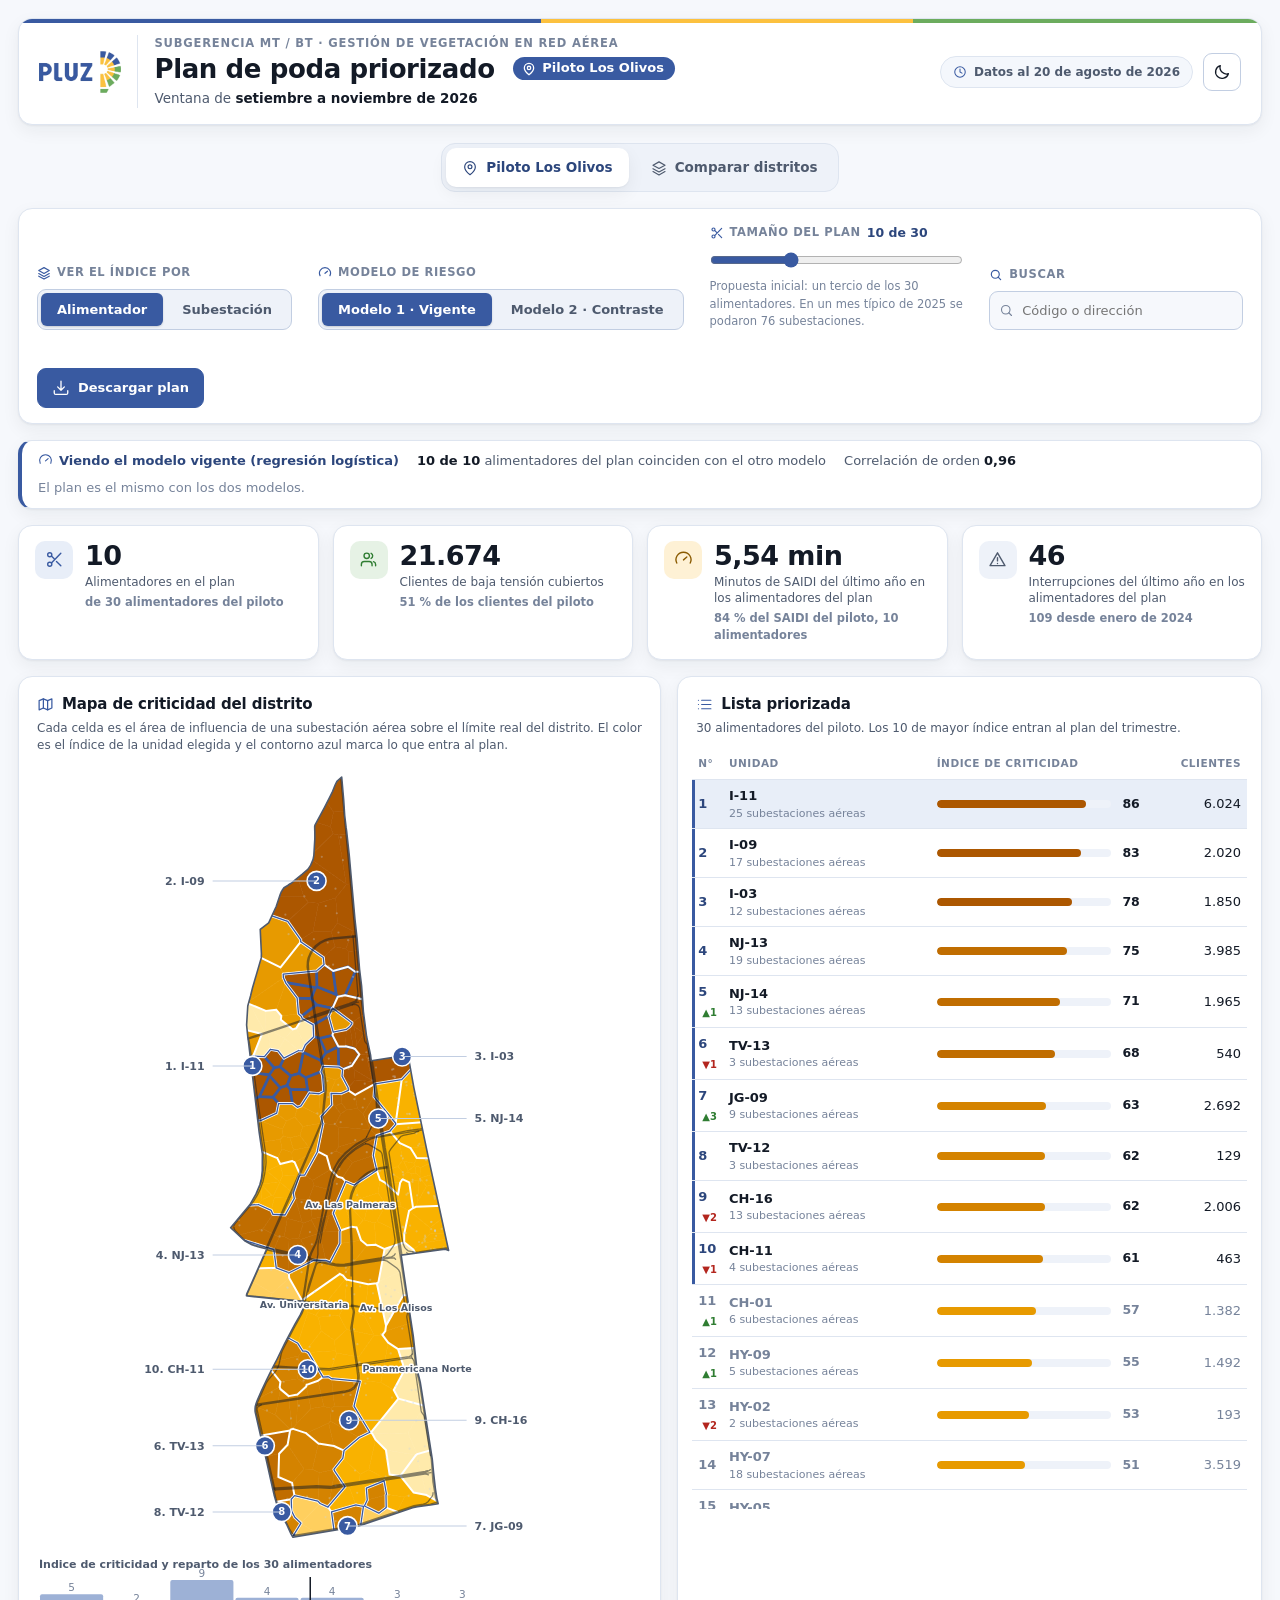
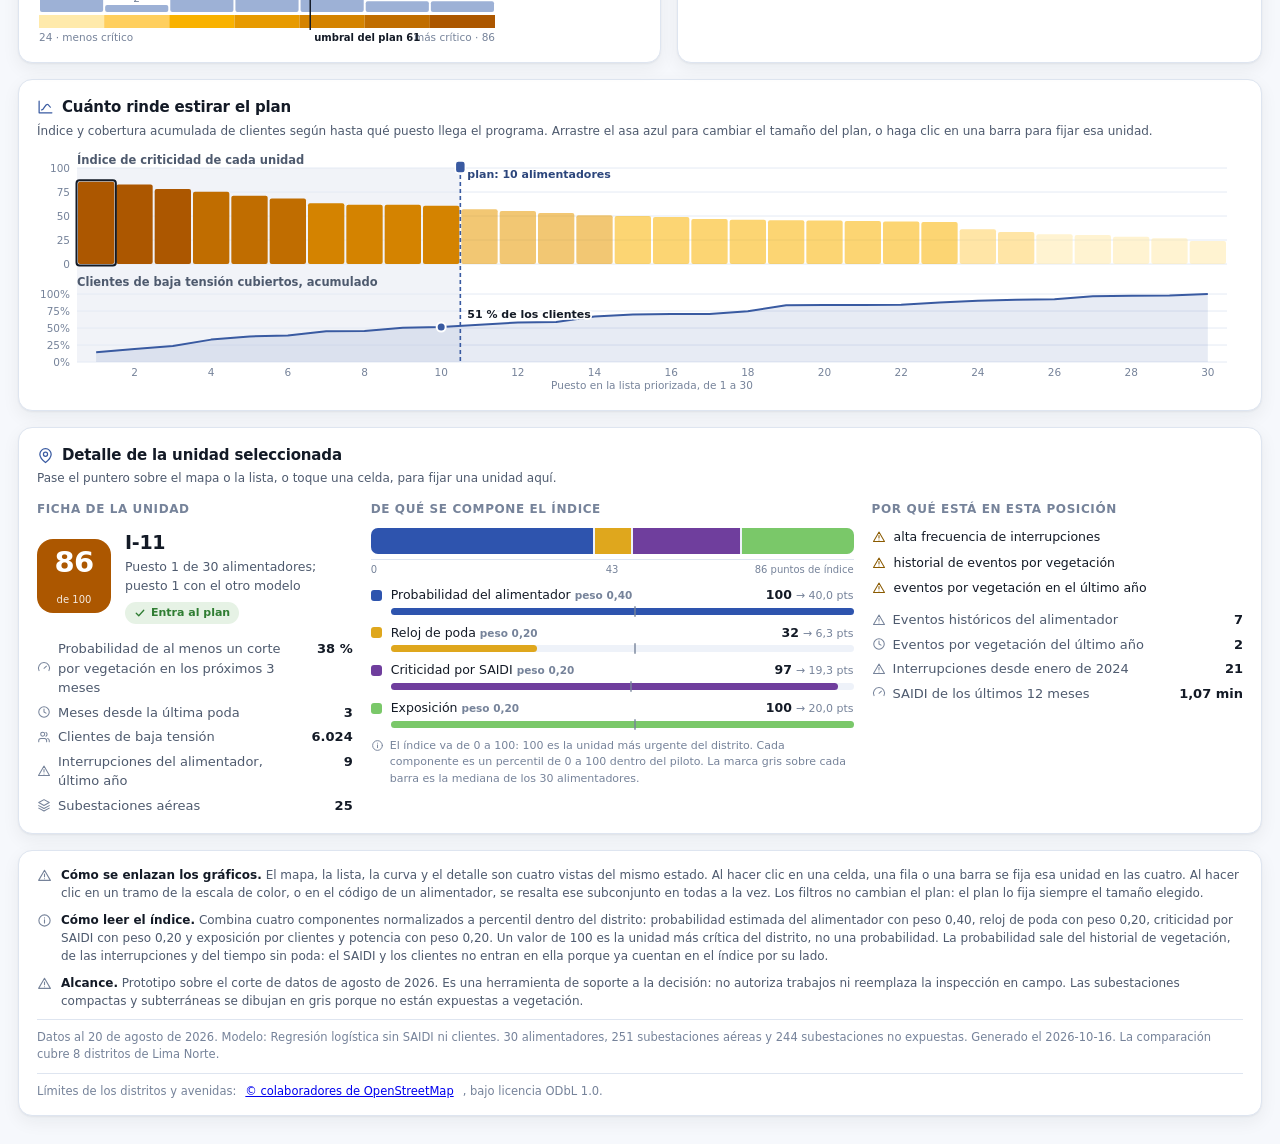
==== commit c678e713: "minor changes" ====
--- a/index.html
+++ b/index.html
@@ -74,16 +74,24 @@
   <div class="controles" role="group" aria-label="Controles de la vista">
     <div class="control">
       <span class="control-etiqueta" id="etiqueta-nivel"><svg class="ico ico-et" aria-hidden="true"><use href="#i-capas"/></svg>Ver el índice por</span>
-      <div class="segmentado" role="radiogroup" aria-labelledby="etiqueta-nivel">
+      <div class="segmentado" id="nivel-piloto" role="radiogroup" aria-labelledby="etiqueta-nivel">
         <button type="button" role="radio" aria-checked="true" class="activo" data-nivel="alimentadores">Alimentador</button>
         <button type="button" role="radio" aria-checked="false" data-nivel="subestaciones">Subestación</button>
+      </div>
+    </div>
+
+    <div class="control" id="control-modelo">
+      <span class="control-etiqueta" id="etiqueta-modelo"><svg class="ico ico-et" aria-hidden="true"><use href="#i-medidor"/></svg>Modelo de riesgo</span>
+      <div class="segmentado" id="selector-modelo" role="radiogroup" aria-labelledby="etiqueta-modelo">
+        <button type="button" role="radio" aria-checked="true" class="activo" data-modelo="1" title="Modelo vigente: regresión logística. Es el que define el plan">Modelo 1 · Vigente</button>
+        <button type="button" role="radio" aria-checked="false" data-modelo="2" title="Modelo de contraste: XGBoost. Solo sirve para comprobar que el plan no cambia">Modelo 2 · Contraste</button>
       </div>
     </div>
 
     <div class="control control-ancho">
       <label class="control-etiqueta" for="corte"><svg class="ico ico-et" aria-hidden="true"><use href="#i-tijeras"/></svg>Tamaño del plan <span class="valor-control" id="corte-valor">10</span></label>
       <input type="range" id="corte" min="1" max="30" value="10" step="1" aria-describedby="corte-ayuda">
-      <span class="ayuda" id="corte-ayuda">Cuántas unidades entran al programa del trimestre</span>
+      <span class="ayuda" id="corte-ayuda">Cuántas unidades entran al programa</span>
     </div>
 
     <div class="control control-ancho control-buscar">
@@ -104,6 +112,9 @@
 
   <!-- Los filtros activos se muestran aquí y no dentro de cada gráfico: valen para todas
        las vistas a la vez, así que tienen que verse y quitarse en un solo sitio. -->
+  <!-- Cuánto cambia el ranking si se usa el otro modelo de riesgo. -->
+  <div class="comparacion-modelos" id="comparacion-modelos" role="status" aria-live="polite" hidden></div>
+
   <div class="filtros" id="filtros" role="status" aria-live="polite" hidden>
     <span class="filtros-titulo">Filtro activo</span>
     <div class="filtros-chips" id="filtros-chips"></div>
@@ -131,7 +142,7 @@
       <div class="tarjeta-icono ti-ambar"><svg class="ico" aria-hidden="true"><use href="#i-medidor"/></svg></div>
       <div class="tarjeta-cuerpo">
         <p class="tarjeta-valor" id="kpi-saidi">-</p>
-        <p class="tarjeta-etiqueta">SAIDI del último año en los alimentadores del plan</p>
+        <p class="tarjeta-etiqueta">Minutos de SAIDI del último año en los alimentadores del plan</p>
         <p class="tarjeta-pie" id="kpi-saidi-pie">-</p>
       </div>
     </div>
@@ -222,6 +233,7 @@
     </section>
 
     <div class="leyenda leyenda-cmp" id="leyenda-cmp"></div>
+    <p class="aviso-cmp"><svg class="ico" aria-hidden="true"><use href="#i-info"/></svg><span>El color compara dentro de cada distrito, no entre distritos. Para comparar los dos distritos use las cifras de arriba.</span></p>
     <div class="mapas-cmp">
       <section class="panel panel-mapa-cmp" aria-labelledby="titulo-mapa-a">
         <div class="panel-cabecera">
@@ -255,13 +267,14 @@
 <!-- D3 versión 7.9.0 servido desde el propio repositorio: la página no depende de una red
      externa y funciona igual en GitHub Pages, en un servidor local o sin conexión. -->
 <script src="js/vendor/d3.v7.9.0.min.js"></script>
-<script src="data/criticidad_los_olivos.js?v=202610150753"></script>
+<script src="data/criticidad_los_olivos.js?v=202610162257"></script>
+<script src="data/criticidad_los_olivos_alterno.js?v=202610162257"></script>
 <!-- Límite del distrito y avenidas principales, de OpenStreetMap (ODbL 1.0), ya
      simplificados y guardados en el repositorio: 14 kB y ninguna petición de red. -->
-<script src="data/geografia_los_olivos.js?v=202610150753"></script>
+<script src="data/geografia_los_olivos.js?v=202610162257"></script>
 <!-- Los ocho distritos de la comparación y sus límites, de OpenStreetMap (ODbL 1.0). -->
-<script src="data/distritos.js?v=202610150753"></script>
-<script src="data/geografia_distritos.js?v=202610150753"></script>
+<script src="data/distritos.js?v=202610162257"></script>
+<script src="data/geografia_distritos.js?v=202610162257"></script>
 <script src="js/comparar.js?v=20261005"></script>
 <script src="js/app.js?v=20261005"></script>
 </body>
--- a/css/estilos.css
+++ b/css/estilos.css
@@ -408,9 +408,9 @@
   width: 16px; height: 16px; border-radius: 4px; flex: 0 0 auto;
   border: 1px solid rgba(19,26,38,.18);
 }
-.ficha dl { margin: 0; display: grid; grid-template-columns: auto 1fr; gap: 3px 10px; }
+.ficha dl { margin: 0; display: grid; grid-template-columns: 1fr auto; gap: 3px 10px; }
 .ficha dt { color: var(--tinta-2); }
-.ficha dd { margin: 0; text-align: right; font-variant-numeric: tabular-nums; font-weight: 600; }
+.ficha dd { margin: 0; text-align: right; font-variant-numeric: tabular-nums; font-weight: 600; white-space: nowrap; }
 .pastilla {
   display: inline-flex; align-items: center; gap: 5px; margin-top: 9px;
   padding: 3px 9px; border-radius: 999px;
@@ -684,6 +684,13 @@
   background: var(--superficie); color: var(--tinta); min-width: 230px; cursor: pointer;
 }
 .selector:focus-visible { outline: 2px solid var(--azul-600); outline-offset: 2px; }
+.aviso-cmp {
+  max-width: 1440px; margin: 0 auto 10px; display: flex; gap: 8px; align-items: center;
+  font-size: 13px; font-weight: 600; color: var(--tinta);
+  background: var(--superficie-3); border: 1px solid var(--borde-fuerte);
+  border-left: 4px solid var(--azul-600); border-radius: var(--radio-s); padding: 8px 12px;
+}
+.aviso-cmp .ico { width: 16px; height: 16px; color: var(--azul-600); flex: none; }
 .ayuda-cmp { flex: 1 1 320px; margin: 0; line-height: 1.45; align-self: center; }
 
 .panel-cifras { max-width: 1440px; margin: 0 auto 16px; }
@@ -733,3 +740,21 @@
   .pestanas button { flex: 1 1 0; justify-content: center; padding: 9px 10px; }
   .selector { min-width: 0; width: 100%; }
 }
+
+/* ------------------------------------------------ comparación de modelos */
+/* Franja que dice cuánto cambia el ranking si se usa el otro modelo de riesgo: la pregunta
+   que importa no es qué modelo es mejor en abstracto, sino si cambia la decisión. */
+.comparacion-modelos {
+  display: flex; align-items: center; gap: 8px 18px; flex-wrap: wrap;
+  max-width: 1440px; margin: 0 auto 16px; padding: 10px 16px;
+  background: var(--superficie-2); border: 1px solid var(--borde); border-left: 4px solid var(--azul-600);
+  border-radius: var(--radio); font-size: 13px; box-shadow: var(--sombra);
+}
+.comparacion-modelos .ico { width: 15px; height: 15px; color: var(--azul-600); vertical-align: -3px; margin-right: 6px; }
+.cmp-titulo { font-weight: 700; color: var(--azul-700); }
+.cmp-dato { color: var(--tinta-2); }
+.cmp-dato b { color: var(--tinta); font-variant-numeric: tabular-nums; }
+.cmp-detalle { color: var(--tinta-3); flex: 1 1 320px; }
+.cambio { display: inline-block; margin-left: 4px; font-size: 10px; font-weight: 700; }
+.cambio.sube { color: var(--ok); }
+.cambio.baja { color: var(--critico); }
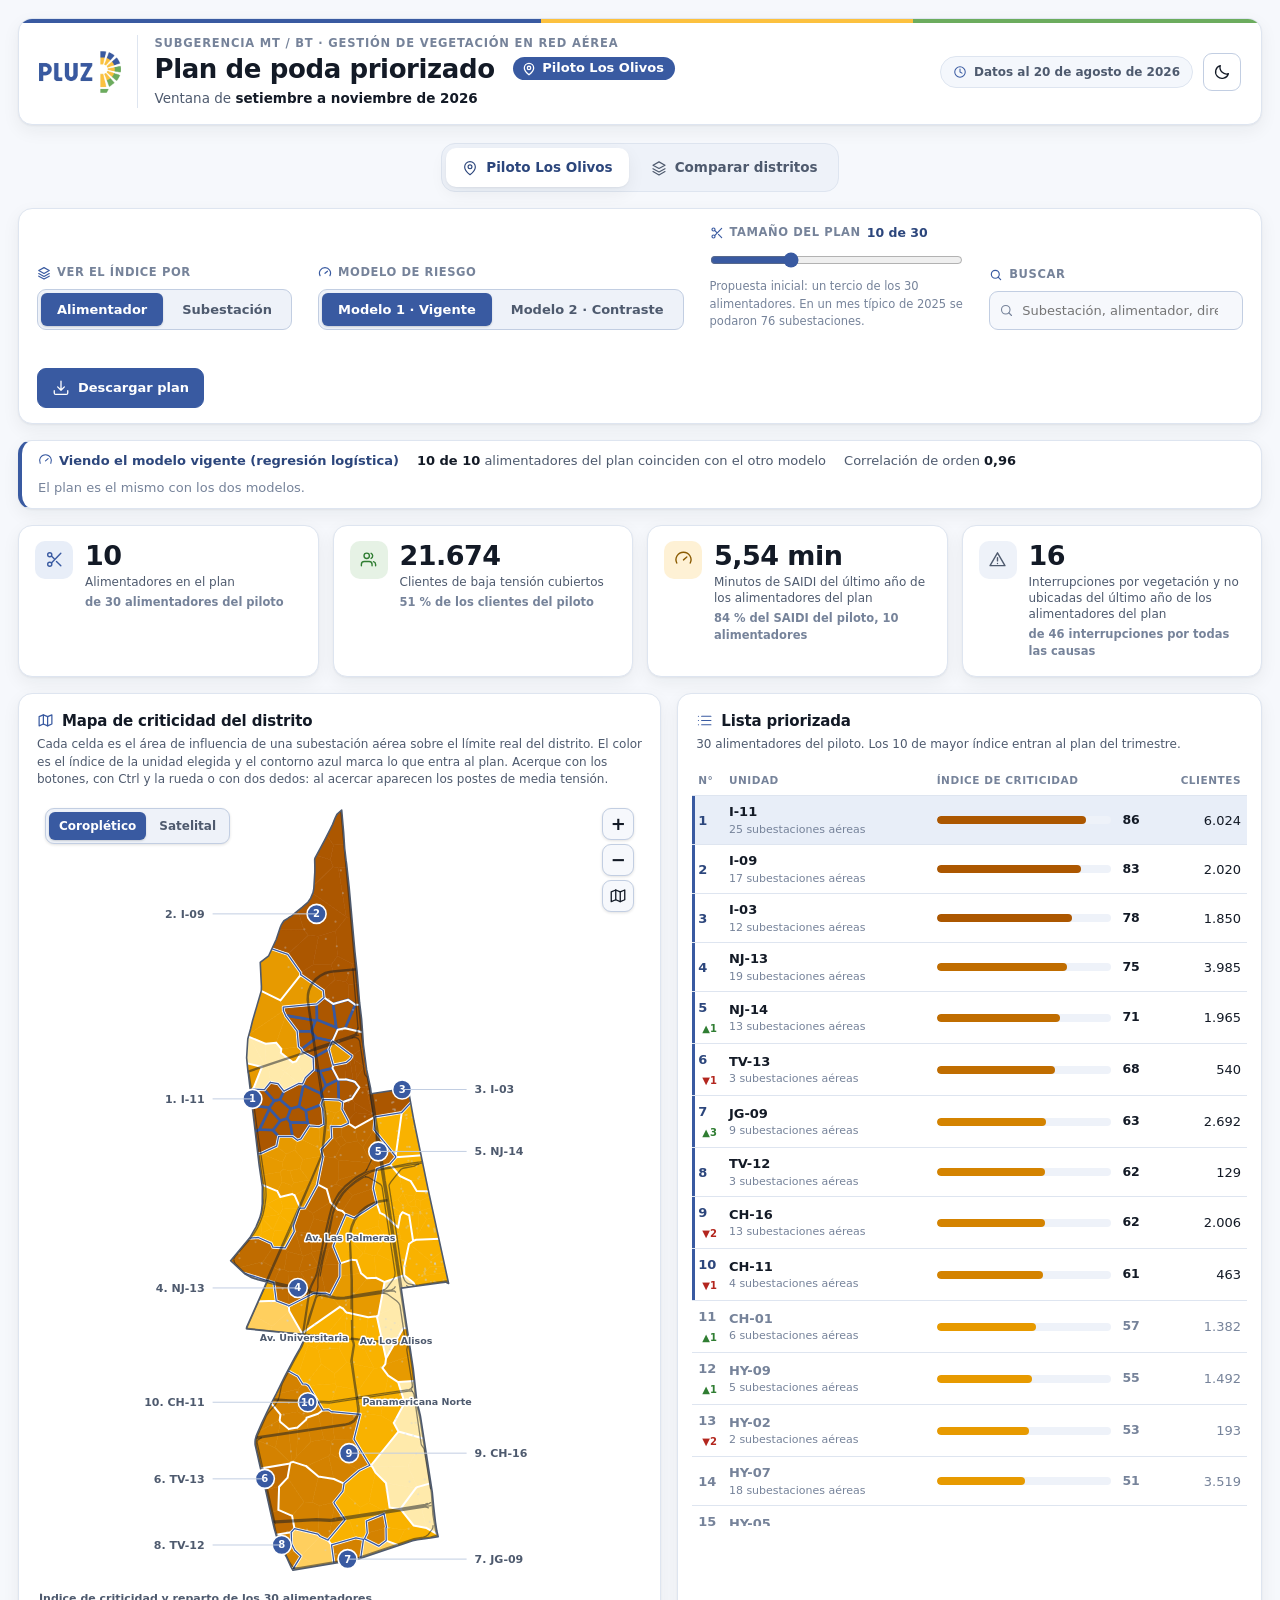
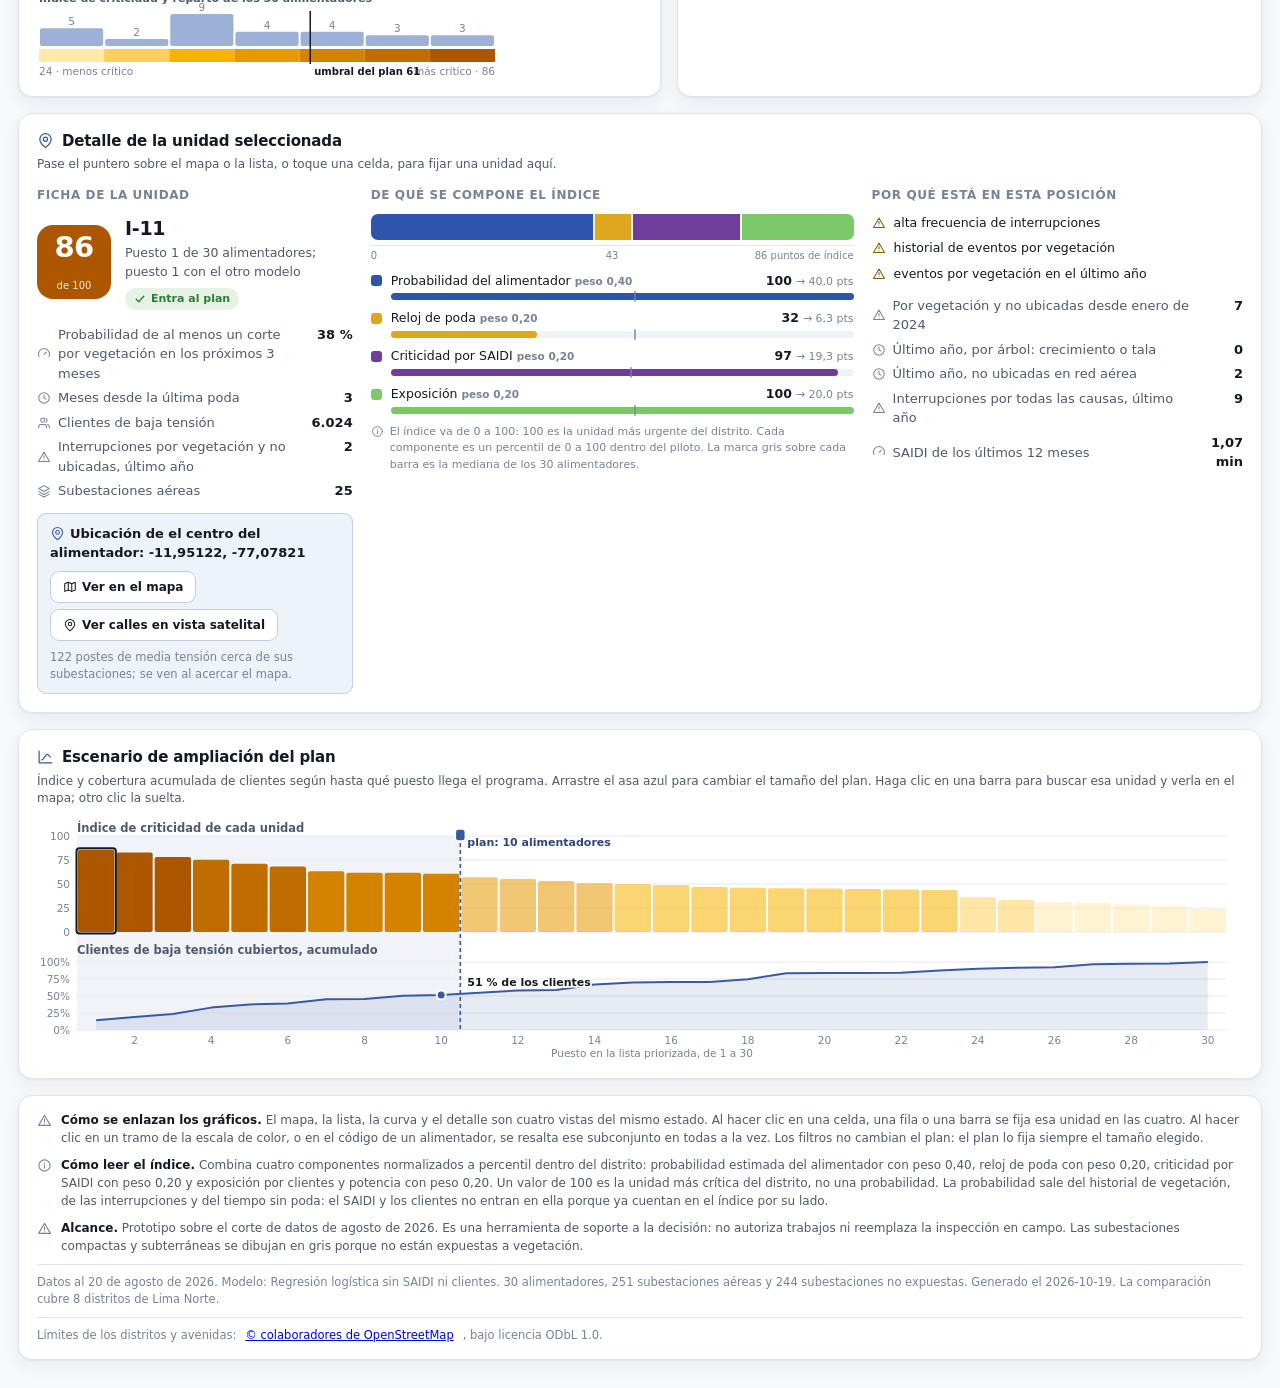
==== commit 74f485a4: "complete feedback of meeting 3 with stakeholders" ====
--- a/index.html
+++ b/index.html
@@ -98,7 +98,7 @@
       <label class="control-etiqueta" for="buscar"><svg class="ico ico-et" aria-hidden="true"><use href="#i-buscar"/></svg>Buscar</label>
       <div class="campo-buscar">
         <svg class="ico ico-campo" aria-hidden="true"><use href="#i-buscar"/></svg>
-        <input type="search" id="buscar" placeholder="Código o dirección" autocomplete="off">
+        <input type="search" id="buscar" placeholder="Subestación, alimentador, dirección o poste" autocomplete="off">
       </div>
     </div>
 
@@ -134,7 +134,7 @@
       <div class="tarjeta-icono ti-verde"><svg class="ico" aria-hidden="true"><use href="#i-clientes"/></svg></div>
       <div class="tarjeta-cuerpo">
         <p class="tarjeta-valor" id="kpi-clientes">-</p>
-        <p class="tarjeta-etiqueta">Clientes de baja tensión cubiertos</p>
+        <p class="tarjeta-etiqueta" id="kpi-clientes-et">Clientes de baja tensión cubiertos</p>
         <p class="tarjeta-pie" id="kpi-clientes-pie">-</p>
       </div>
     </div>
@@ -142,7 +142,7 @@
       <div class="tarjeta-icono ti-ambar"><svg class="ico" aria-hidden="true"><use href="#i-medidor"/></svg></div>
       <div class="tarjeta-cuerpo">
         <p class="tarjeta-valor" id="kpi-saidi">-</p>
-        <p class="tarjeta-etiqueta">Minutos de SAIDI del último año en los alimentadores del plan</p>
+        <p class="tarjeta-etiqueta" id="kpi-saidi-et">Minutos de SAIDI del último año de los alimentadores del plan</p>
         <p class="tarjeta-pie" id="kpi-saidi-pie">-</p>
       </div>
     </div>
@@ -150,7 +150,7 @@
       <div class="tarjeta-icono ti-gris"><svg class="ico" aria-hidden="true"><use href="#i-alerta"/></svg></div>
       <div class="tarjeta-cuerpo">
         <p class="tarjeta-valor" id="kpi-interrupciones">-</p>
-        <p class="tarjeta-etiqueta">Interrupciones del último año en los alimentadores del plan</p>
+        <p class="tarjeta-etiqueta" id="kpi-veg-et">Interrupciones por vegetación y no ubicadas del último año de los alimentadores del plan</p>
         <p class="tarjeta-pie" id="kpi-interrupciones-pie">-</p>
       </div>
     </div>
@@ -160,11 +160,22 @@
     <section class="panel panel-mapa" aria-labelledby="titulo-mapa">
       <div class="panel-cabecera">
         <h2 id="titulo-mapa"><svg class="ico ico-h" aria-hidden="true"><use href="#i-mapa"/></svg>Mapa de criticidad del distrito</h2>
-        <p class="panel-nota">Cada celda es el área de influencia de una subestación aérea sobre el límite real del distrito. El color es el índice de la unidad elegida y el contorno azul marca lo que entra al plan.</p>
+        <p class="panel-nota">Cada celda es el área de influencia de una subestación aérea sobre el límite real del distrito. El color es el índice de la unidad elegida y el contorno azul marca lo que entra al plan. Acerque con los botones, con Ctrl y la rueda o con dos dedos: al acercar aparecen los postes de media tensión.</p>
       </div>
       <div class="mapa-caja" id="mapa-caja">
         <svg id="mapa" role="img" aria-labelledby="titulo-mapa desc-mapa"><desc id="desc-mapa">Mapa del distrito de Los Olivos dividido en celdas coloreadas según el índice de criticidad. La tabla que acompaña al mapa contiene los mismos datos en forma de lista ordenada.</desc></svg>
         <div class="ficha" id="ficha" role="tooltip" aria-live="polite" hidden></div>
+        <div class="segmentado mapa-fondo" id="mapa-fondo" role="radiogroup" aria-label="Fondo del mapa">
+          <button type="button" role="radio" aria-checked="true" class="activo" data-fondo="coropletico">Coroplético</button>
+          <button type="button" role="radio" aria-checked="false" data-fondo="satelital">Satelital</button>
+        </div>
+        <p class="mapa-atribucion" id="mapa-atribucion" hidden></p>
+        <div class="mapa-botones" role="group" aria-label="Acercamiento del mapa">
+          <button type="button" class="boton-icono" id="mapa-acercar" aria-label="Acercar" title="Acercar">+</button>
+          <button type="button" class="boton-icono" id="mapa-alejar" aria-label="Alejar" title="Alejar">&minus;</button>
+          <button type="button" class="boton-icono" id="mapa-todo" aria-label="Ver el distrito entero" title="Ver el distrito entero"><svg class="ico" aria-hidden="true"><use href="#i-mapa"/></svg></button>
+          <span class="mapa-escala" id="mapa-escala" aria-live="polite"></span>
+        </div>
       </div>
       <div class="leyenda" id="leyenda"></div>
     </section>
@@ -186,25 +197,25 @@
     </section>
   </main>
 
+  <section class="panel panel-detalle" aria-labelledby="titulo-detalle">
+    <div class="panel-cabecera">
+      <h2 id="titulo-detalle"><svg class="ico ico-h" aria-hidden="true"><use href="#i-pin"/></svg>Detalle de la unidad seleccionada</h2>
+      <p class="panel-nota">Pase el puntero sobre el mapa o la lista, o toque una celda, para fijar una unidad aquí.</p>
+    </div>
+    <div class="detalle" id="detalle"></div>
+  </section>
+
   <!-- La curva responde la pregunta que abre siempre la discusión de capacidad: cuánto se
        gana al estirar el plan una unidad más. Dos paneles apilados sobre el mismo eje de
        puesto, nunca dos escalas verticales en un mismo marco. -->
   <section class="panel panel-curva" aria-labelledby="titulo-curva">
     <div class="panel-cabecera">
-      <h2 id="titulo-curva"><svg class="ico ico-h" aria-hidden="true"><use href="#i-curva"/></svg>Cuánto rinde estirar el plan</h2>
-      <p class="panel-nota" id="curva-nota">Índice y cobertura acumulada de clientes según hasta qué puesto llega el programa. Arrastre el asa azul para cambiar el tamaño del plan, o haga clic en una barra para fijar esa unidad.</p>
+      <h2 id="titulo-curva"><svg class="ico ico-h" aria-hidden="true"><use href="#i-curva"/></svg>Escenario de ampliación del plan</h2>
+      <p class="panel-nota" id="curva-nota">Índice y cobertura acumulada de clientes según hasta qué puesto llega el programa. Arrastre el asa azul para cambiar el tamaño del plan. Haga clic en una barra para buscar esa unidad y verla en el mapa; otro clic la suelta.</p>
     </div>
     <div class="curva-caja" id="curva-caja">
       <svg id="curva" role="img" aria-labelledby="titulo-curva desc-curva"><desc id="desc-curva">Dos gráficos apilados sobre el mismo eje de puesto: arriba el índice de criticidad de cada unidad, abajo el porcentaje acumulado de clientes de baja tensión cubiertos. Una banda marca hasta dónde llega el plan.</desc></svg>
     </div>
-  </section>
-
-  <section class="panel panel-detalle" aria-labelledby="titulo-detalle">
-    <div class="panel-cabecera">
-      <h2 id="titulo-detalle"><svg class="ico ico-h" aria-hidden="true"><use href="#i-pin"/></svg>Detalle de la unidad seleccionada</h2>
-      <p class="panel-nota">Pase el puntero sobre el mapa o la lista, o toque una celda, para fijar una unidad aquí.</p>
-    </div>
-    <div class="detalle" id="detalle"></div>
   </section>
   </div>
 
@@ -221,13 +232,21 @@
           <button type="button" role="radio" aria-checked="false" data-nivel="subestaciones">Subestación</button>
         </div>
       </div>
+      <div class="control">
+        <span class="control-etiqueta" id="etiqueta-fondo-cmp"><svg class="ico ico-et" aria-hidden="true"><use href="#i-mapa"/></svg>Fondo de los mapas</span>
+        <div class="segmentado" id="fondo-cmp" role="radiogroup" aria-labelledby="etiqueta-fondo-cmp">
+          <button type="button" role="radio" aria-checked="true" class="activo" data-fondo="coropletico">Coroplético</button>
+          <button type="button" role="radio" aria-checked="false" data-fondo="satelital">Satelital</button>
+        </div>
+      </div>
       <p class="ayuda ayuda-cmp">Mismo modelo, mismos cuatro componentes y mismos pesos que el piloto. El índice se calcula dentro de cada distrito: 100 es la unidad más crítica de ese distrito, así que el color compara posiciones, no riesgos absolutos. Para eso están las cifras de abajo.</p>
     </div>
 
     <section class="panel panel-cifras" aria-labelledby="titulo-cifras">
       <div class="panel-cabecera">
         <h2 id="titulo-cifras"><svg class="ico ico-h" aria-hidden="true"><use href="#i-medidor"/></svg>Los dos distritos en cifras</h2>
-        <p class="panel-nota">Datos de <span class="periodo-inicio">-</span> a <span class="periodo-fin">-</span>. Un alimentador que llega a varios distritos se cuenta en cada uno.</p>
+        <p class="panel-nota">Datos de <span class="periodo-inicio">-</span> a <span class="periodo-fin">-</span>.</p>
+        <p class="cifras-leyenda" id="cifras-leyenda"></p>
       </div>
       <div class="cifras" id="cifras"></div>
     </section>
@@ -240,7 +259,8 @@
           <h2 id="titulo-mapa-a"><svg class="ico ico-h" aria-hidden="true"><use href="#i-pin"/></svg><span>Los Olivos</span><span class="etiqueta-piloto">piloto</span></h2>
           <p class="panel-nota" id="nota-mapa-a">-</p>
         </div>
-        <div class="mapa-caja" id="caja-mapa-a"><svg class="mapa-cmp" id="mapa-a" role="img" aria-label="Mapa del índice de criticidad de Los Olivos"></svg><div class="ficha" id="ficha-a" role="tooltip" hidden></div></div>
+        <div class="mapa-caja" id="caja-mapa-a"><svg class="mapa-cmp" id="mapa-a" role="img" aria-label="Mapa del índice de criticidad de Los Olivos"></svg><div class="ficha" id="ficha-a" role="tooltip" hidden></div><p class="mapa-atribucion" id="atribucion-a" hidden></p></div>
+        <div class="elegida-cmp" id="elegida-a" role="status" aria-live="polite" hidden></div>
         <div class="top-cmp" id="top-a"></div>
       </section>
       <section class="panel panel-mapa-cmp" aria-labelledby="titulo-mapa-b">
@@ -248,7 +268,8 @@
           <h2 id="titulo-mapa-b"><svg class="ico ico-h" aria-hidden="true"><use href="#i-mapa"/></svg><span id="nombre-b">-</span></h2>
           <p class="panel-nota" id="nota-mapa-b">-</p>
         </div>
-        <div class="mapa-caja" id="caja-mapa-b"><svg class="mapa-cmp" id="mapa-b" role="img" aria-label="Mapa del índice de criticidad del distrito elegido"></svg><div class="ficha" id="ficha-b" role="tooltip" hidden></div></div>
+        <div class="mapa-caja" id="caja-mapa-b"><svg class="mapa-cmp" id="mapa-b" role="img" aria-label="Mapa del índice de criticidad del distrito elegido"></svg><div class="ficha" id="ficha-b" role="tooltip" hidden></div><p class="mapa-atribucion" id="atribucion-b" hidden></p></div>
+        <div class="elegida-cmp" id="elegida-b" role="status" aria-live="polite" hidden></div>
         <div class="top-cmp" id="top-b"></div>
       </section>
     </div>
@@ -267,15 +288,17 @@
 <!-- D3 versión 7.9.0 servido desde el propio repositorio: la página no depende de una red
      externa y funciona igual en GitHub Pages, en un servidor local o sin conexión. -->
 <script src="js/vendor/d3.v7.9.0.min.js"></script>
-<script src="data/criticidad_los_olivos.js?v=202610162257"></script>
-<script src="data/criticidad_los_olivos_alterno.js?v=202610162257"></script>
+<script src="data/criticidad_los_olivos.js?v=202610192158"></script>
+<script src="data/criticidad_los_olivos_alterno.js?v=202610192158"></script>
 <!-- Límite del distrito y avenidas principales, de OpenStreetMap (ODbL 1.0), ya
      simplificados y guardados en el repositorio: 14 kB y ninguna petición de red. -->
-<script src="data/geografia_los_olivos.js?v=202610162257"></script>
+<script src="data/geografia_los_olivos.js?v=202610192158"></script>
 <!-- Los ocho distritos de la comparación y sus límites, de OpenStreetMap (ODbL 1.0). -->
-<script src="data/distritos.js?v=202610162257"></script>
-<script src="data/geografia_distritos.js?v=202610162257"></script>
-<script src="js/comparar.js?v=20261005"></script>
-<script src="js/app.js?v=20261005"></script>
+<script src="data/distritos.js?v=202610192158"></script>
+<script src="data/postes_mt.js?v=202610192158"></script>
+<script src="data/geografia_distritos.js?v=202610192158"></script>
+<script src="js/teselas.js?v=20261019"></script>
+<script src="js/comparar.js?v=20261021"></script>
+<script src="js/app.js?v=20261022"></script>
 </body>
 </html>
--- a/css/estilos.css
+++ b/css/estilos.css
@@ -716,7 +716,9 @@
 }
 .cifra-pista i { position: absolute; inset: 0 auto 0 0; border-radius: 999px; }
 .cifra-a { background: var(--azul-600); }
-.cifra-b { background: var(--azul-300); }
+.cifra-b { background: var(--verde-cmp); }
+.quien-a { color: var(--azul-600); font-weight: 700; }
+.quien-b { color: var(--verde-cmp); font-weight: 700; }
 .cifra-barra b { text-align: right; font-size: 12.5px; font-variant-numeric: tabular-nums; }
 
 .mapas-cmp {
@@ -731,7 +733,7 @@
   color: var(--azul-700); background: var(--azul-100); padding: 2px 8px; border-radius: 999px;
 }
 .top-cmp { margin-top: 12px; }
-.top-cmp .tabla tbody tr { cursor: default; }
+.top-cmp .tabla tbody tr { cursor: pointer; }
 .leyenda-cmp { max-width: 1440px; margin: 0 auto 12px; padding: 0 4px; }
 @media (max-width: 600px) {
   .cifra-fila { grid-template-columns: 1fr; gap: 6px; }
@@ -758,3 +760,74 @@
 .cambio { display: inline-block; margin-left: 4px; font-size: 10px; font-weight: 700; }
 .cambio.sube { color: var(--ok); }
 .cambio.baja { color: var(--critico); }
+
+/* Acercamiento del mapa, postes de media tensión y cómo llegar a la unidad. Reunión N°3,
+   puntos 3, 5 y 8: el mapa tiene que llevar a la calle, no quedarse en el cuadrante. */
+#mapa, .mapa-cmp { touch-action: none; }
+.lienzo path, .mapa-cmp path { vector-effect: non-scaling-stroke; }
+.lienzo.acercado .capa-etiquetas, .lienzo.acercado .capa-rotulos { display: none; }
+.mapa-botones {
+  position: absolute; top: 8px; right: 8px; display: flex; flex-direction: column; gap: 4px;
+  align-items: center;
+}
+.mapa-botones .boton-icono {
+  width: 32px; height: 32px; padding: 0; font-size: 18px; font-weight: 700; line-height: 1;
+  display: grid; place-items: center; background: var(--superficie);
+  border: 1px solid var(--borde-fuerte); box-shadow: 0 1px 3px rgba(0, 0, 0, .12);
+}
+.mapa-escala { font-size: 11px; font-weight: 700; color: var(--tinta-2); min-height: 14px; }
+.poste { fill: var(--tinta-2); stroke: var(--superficie); stroke-width: .4; opacity: .75; }
+.poste.propio { fill: var(--azul-600); opacity: 1; }
+.anillo-hallazgo { fill: none; stroke: #d6336c; pointer-events: none; }
+.ubicacion {
+  margin-top: 12px; padding: 10px 12px; border: 1px solid var(--borde-fuerte);
+  border-radius: var(--radio-s); background: var(--superficie-3);
+}
+.ubicacion-titulo { margin: 0 0 8px; font-weight: 700; font-size: 13px; color: var(--tinta); }
+.ubicacion-titulo .ico { width: 15px; height: 15px; vertical-align: -3px; margin-right: 5px; color: var(--azul-600); }
+.ubicacion-acciones { display: flex; flex-wrap: wrap; gap: 6px; }
+.ubicacion-acciones .boton { text-decoration: none; display: inline-flex; align-items: center; gap: 5px; }
+.ubicacion-acciones .ico { width: 14px; height: 14px; }
+.ubicacion-nota { margin: 8px 0 0; font-size: 11.5px; color: var(--tinta-3); }
+.tarjetas.filtradas .tarjeta { border-color: var(--azul-600); box-shadow: inset 0 3px 0 var(--azul-600); }
+.mapa-fondo { position: absolute; top: 8px; left: 8px; z-index: 2; box-shadow: 0 1px 3px rgba(0, 0, 0, .12); }
+.mapa-fondo button { font-size: 12px; padding: 5px 10px; }
+.mapa-atribucion {
+  position: absolute; right: 6px; bottom: 4px; margin: 0; font-size: 10px; color: #fff;
+  text-shadow: 0 0 3px #000; pointer-events: none;
+}
+/* En la vista satelital el índice se vuelve una veladura sobre las imágenes, para que se
+   vean las calles; las fronteras y el contorno del plan siguen mandando. */
+.lienzo.satelital .celda { fill-opacity: .32; stroke-opacity: 0; }
+.lienzo.satelital .celda.resaltado { stroke-opacity: 1; }
+.lienzo.satelital .via, .lienzo.satelital .capa-rotulos, .lienzo.satelital .punto-no-expuesto { display: none; }
+.lienzo.satelital .borde-alimentador { stroke: #fff; }
+.lienzo.satelital .contorno-distrito { stroke: #fff; }
+.lienzo.satelital .poste { fill: #fff; stroke: #000; }
+.lienzo.satelital .poste.propio { fill: #ffd43b; }
+.capa-referencia image, .capa-satelite image { pointer-events: none; }
+
+/* Comparar distritos: cada distrito con su color, y los mapas con fondo satelital y postes. */
+.viz-root { --verde-cmp: #3f8a3a; }
+@media (prefers-color-scheme: dark) { :root:not([data-theme="light"]) .viz-root { --verde-cmp: #7cc46f; } }
+:root[data-theme="dark"] .viz-root { --verde-cmp: #7cc46f; }
+.cifras-leyenda { display: flex; gap: 16px; margin: 6px 0 0; font-size: 12px; font-weight: 700; color: var(--tinta-2); }
+.cifras-leyenda i { display: inline-block; width: 14px; height: 8px; border-radius: 4px; margin-right: 6px; vertical-align: 1px; }
+.punto-sed { fill: var(--azul-600); stroke: #fff; stroke-width: .5; }
+
+/* Columnas de clic de la curva: invisibles, con cursor de mano. */
+.curva-columna { fill: transparent; cursor: pointer; }
+.curva-columna:hover { fill: var(--azul-600); fill-opacity: .08; }
+
+/* Comparar distritos: cifras de la unidad elegida en la lista, bajo su mapa. */
+.elegida-cmp {
+  margin-top: 10px; padding: 10px 12px; border: 1px solid var(--azul-600);
+  border-radius: var(--radio-s); background: var(--superficie-3); font-size: 12.5px;
+}
+.elegida-tope { display: flex; align-items: center; gap: 8px; margin-bottom: 6px; }
+.elegida-tope b { font-size: 14px; color: var(--tinta); }
+.elegida-tope span:not(.ficha-chip) { color: var(--tinta-2); flex: 1; }
+.elegida-tope .ficha-chip { width: 12px; height: 12px; border-radius: 3px; display: inline-block; }
+.elegida-cmp dl { margin: 0; display: grid; grid-template-columns: 1fr auto; gap: 3px 12px; }
+.elegida-cmp dt { color: var(--tinta-2); }
+.elegida-cmp dd { margin: 0; text-align: right; font-weight: 700; white-space: nowrap; }
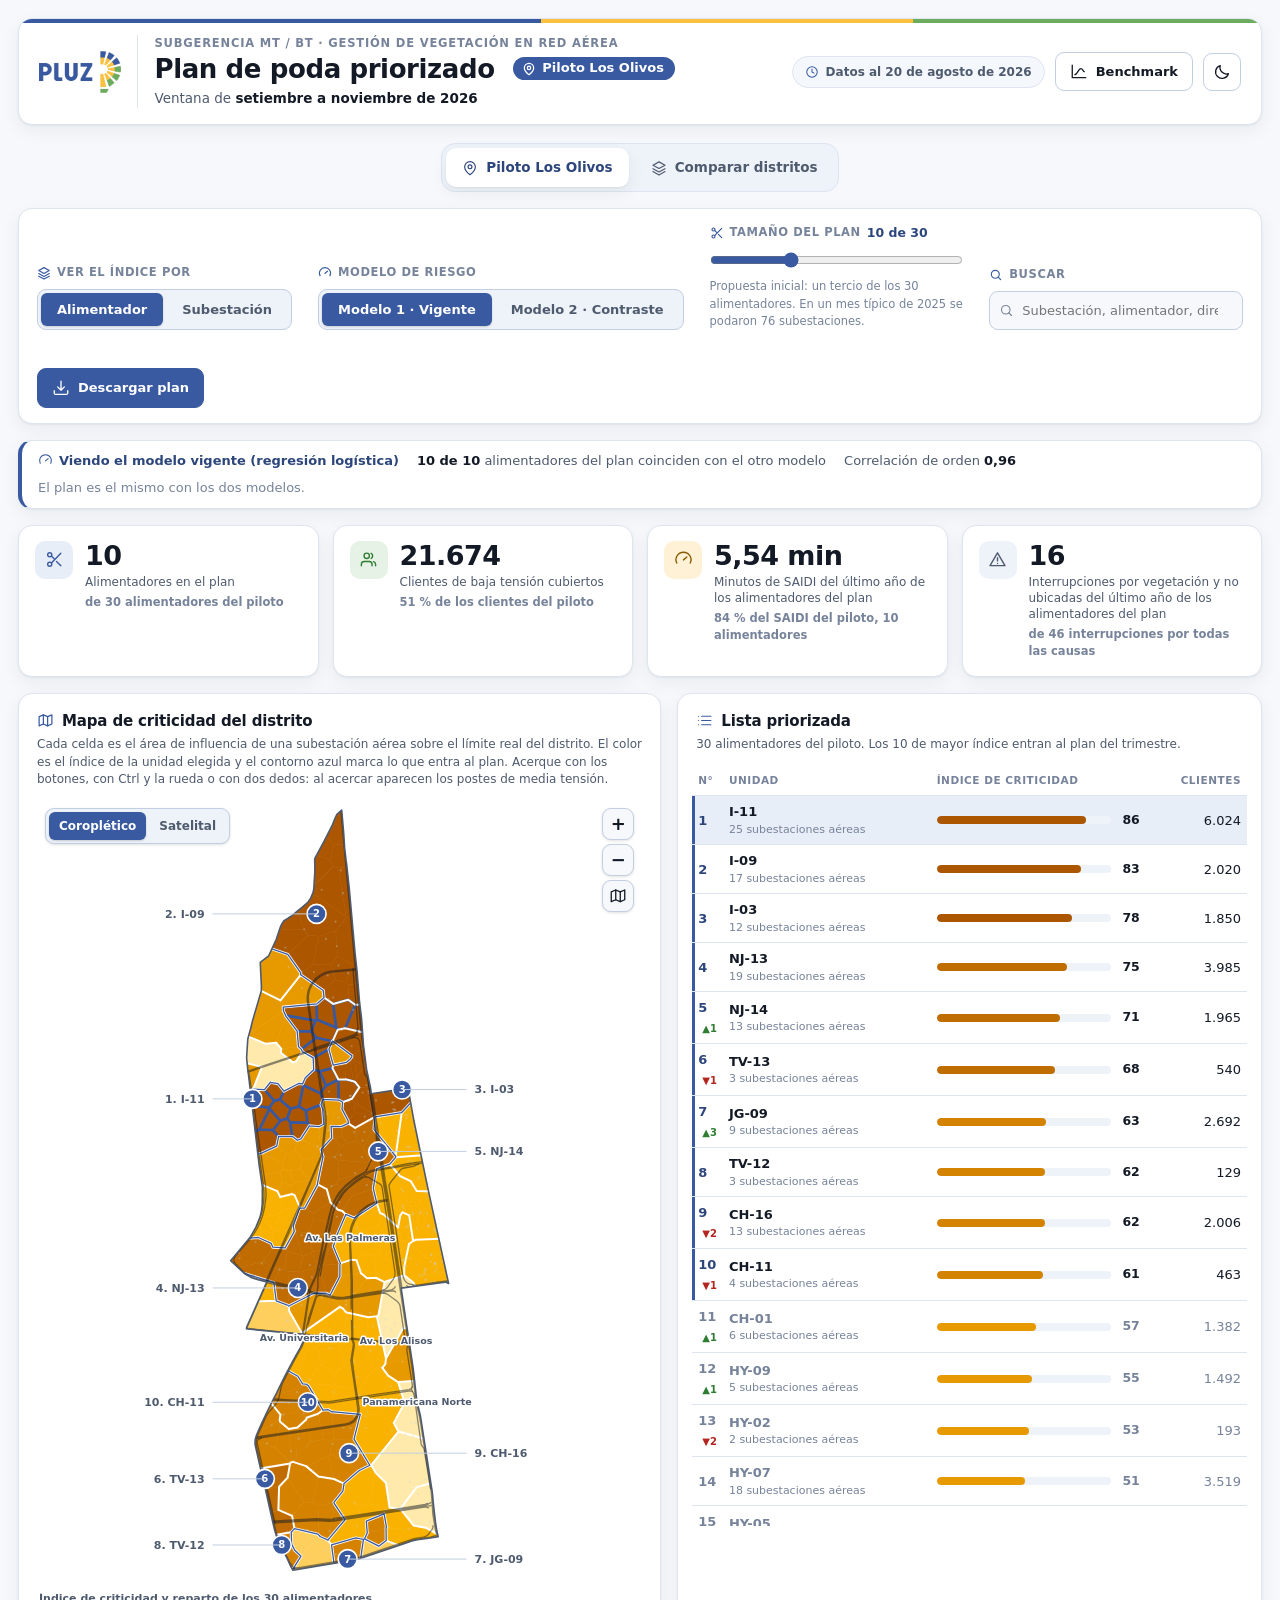
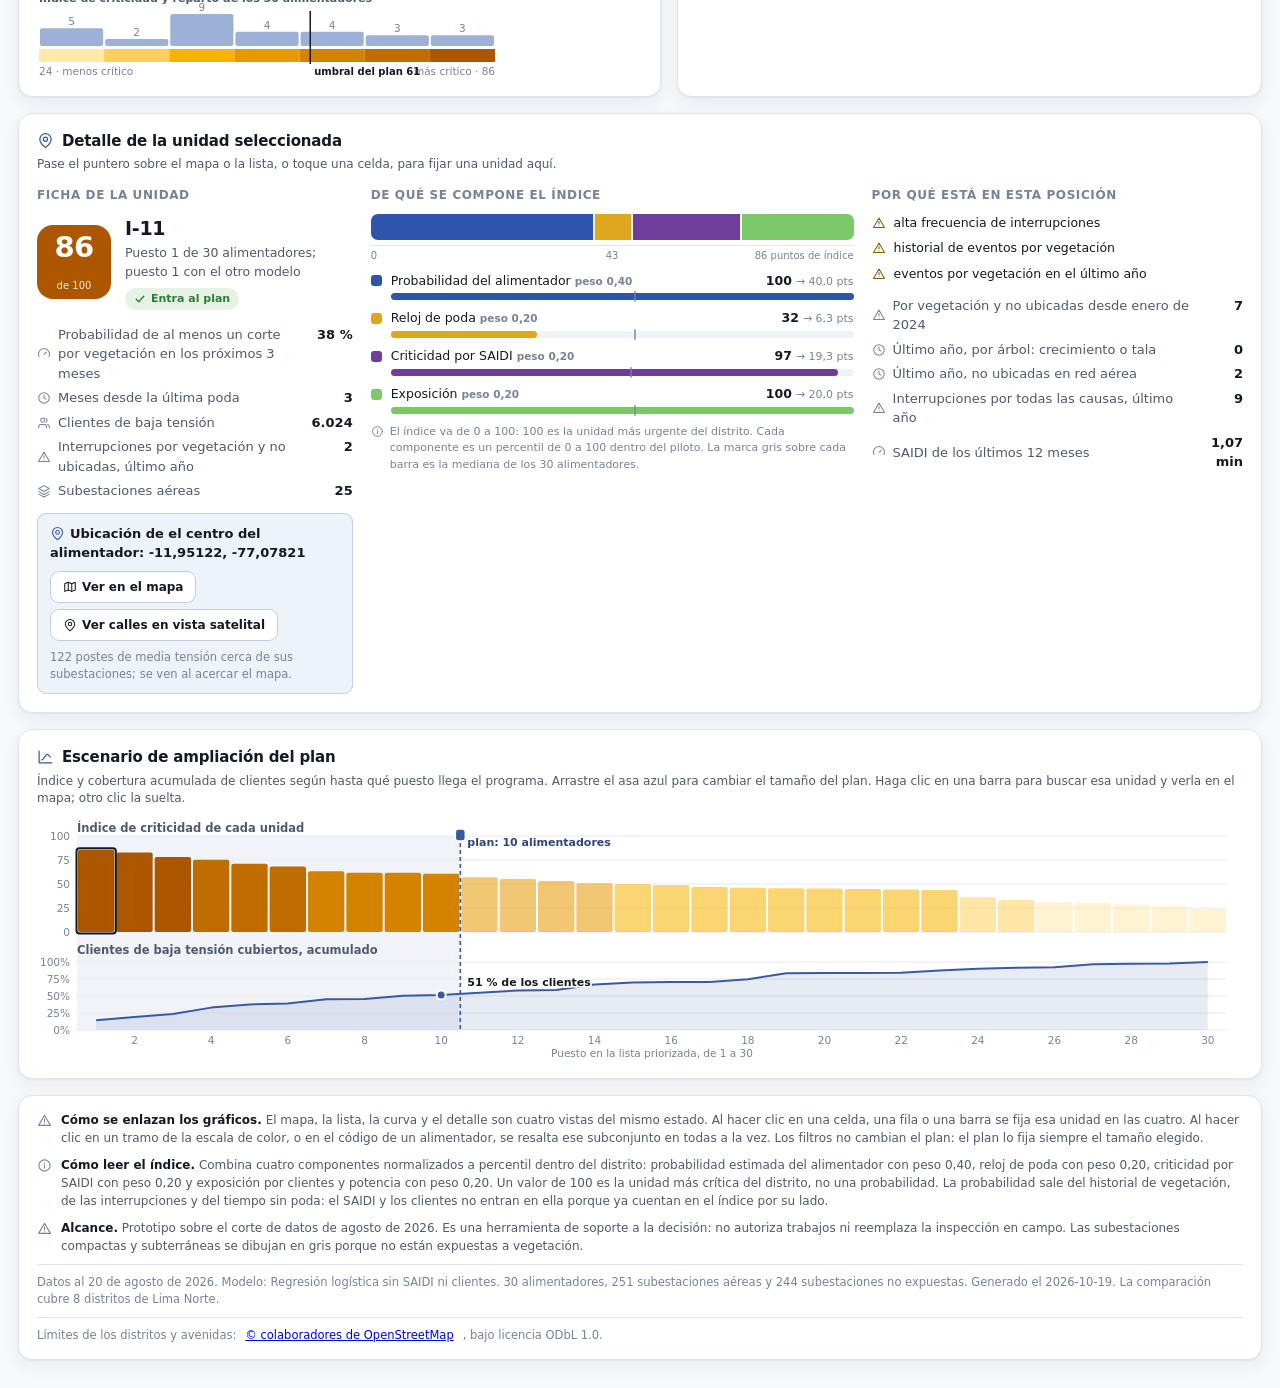
==== commit 9d0a0935: "Boton Benchmark en la cabecera de la herramienta" ====
--- a/index.html
+++ b/index.html
@@ -52,6 +52,10 @@
     </div>
     <div class="cabecera-acciones">
       <span class="sello" id="sello-corte"><svg class="ico" aria-hidden="true"><use href="#i-reloj"/></svg><span></span></span>
+      <!-- Reporte del benchmark de modelos, publicado en la carpeta benchmark del mismo sitio. -->
+      <a class="boton" href="benchmark/" target="_blank" rel="noopener" style="text-decoration:none" title="Comparación de modelos frente a la regla por historial">
+        <svg class="ico" aria-hidden="true"><use href="#i-curva"/></svg>Benchmark
+      </a>
       <button class="boton-icono" id="boton-tema" type="button" aria-label="Cambiar entre tema claro y oscuro" title="Cambiar tema">
         <svg class="ico" aria-hidden="true"><use href="#i-luna"/></svg>
       </button>
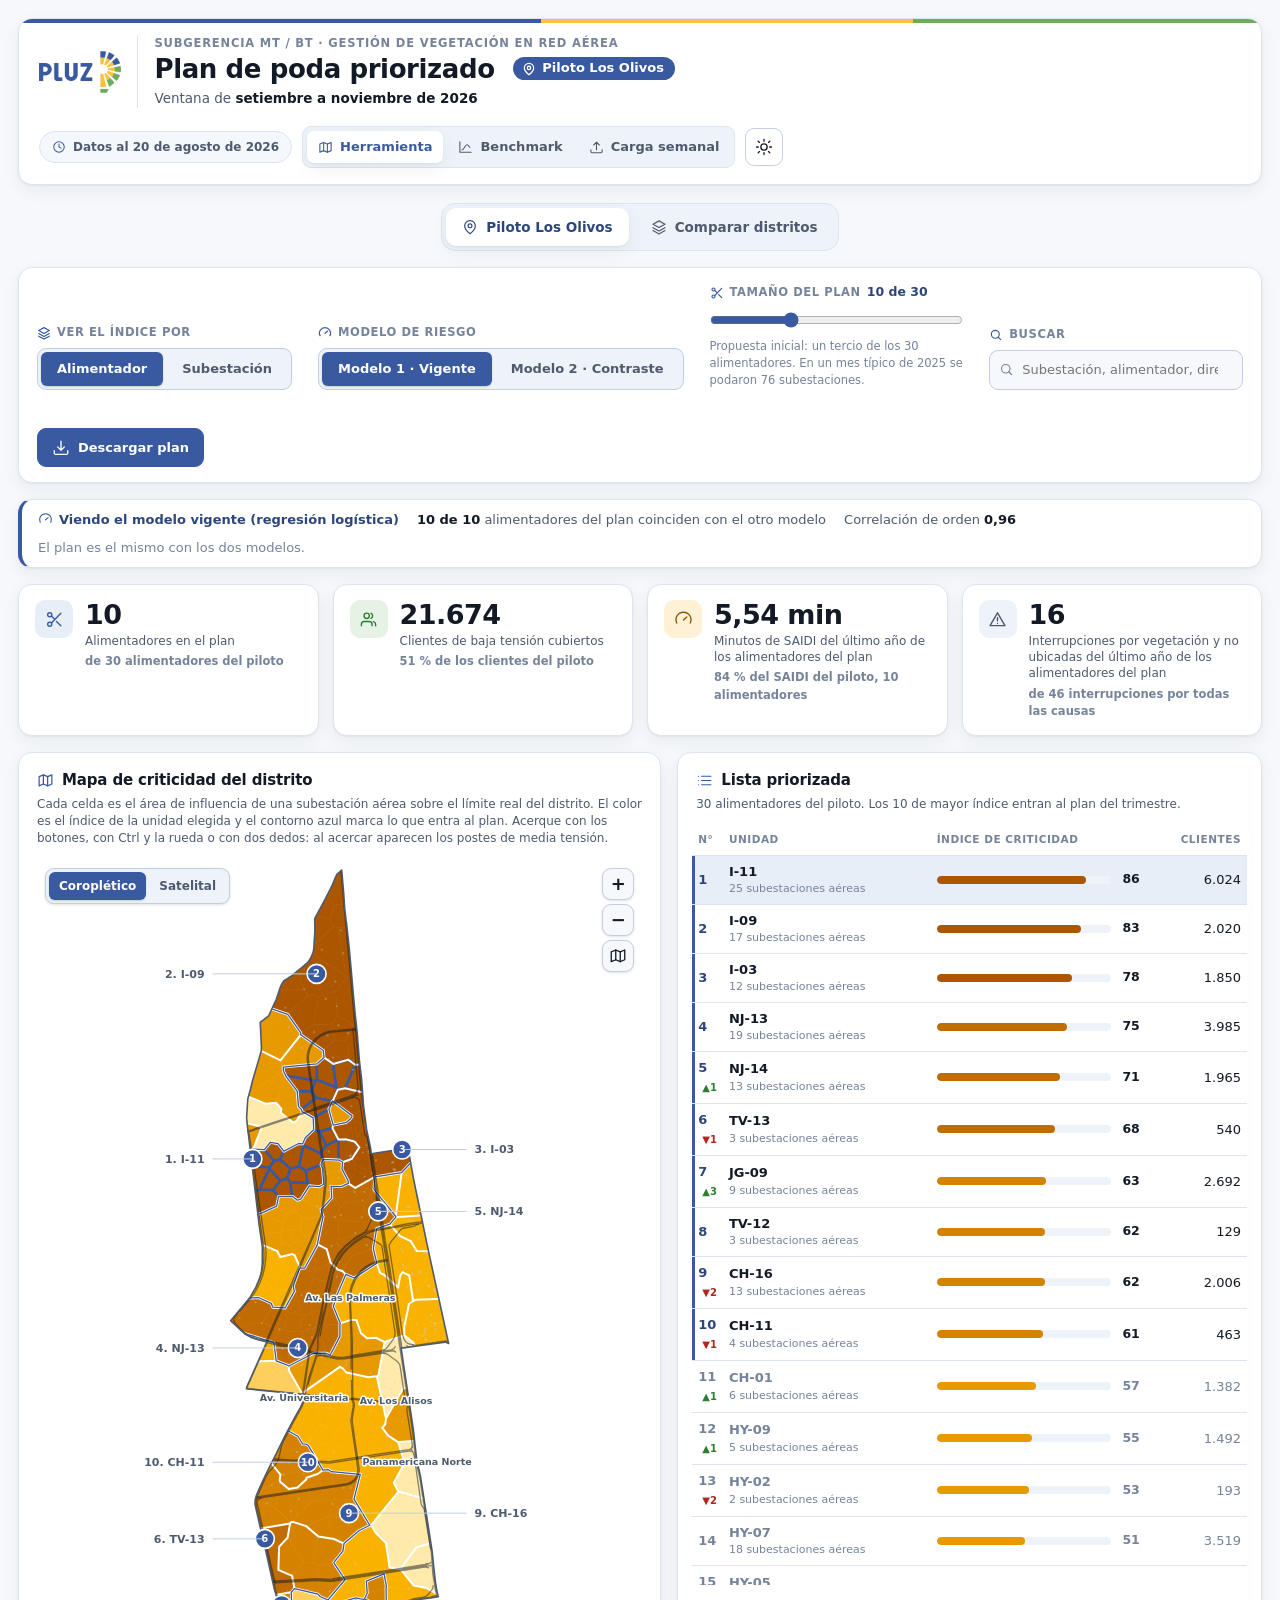
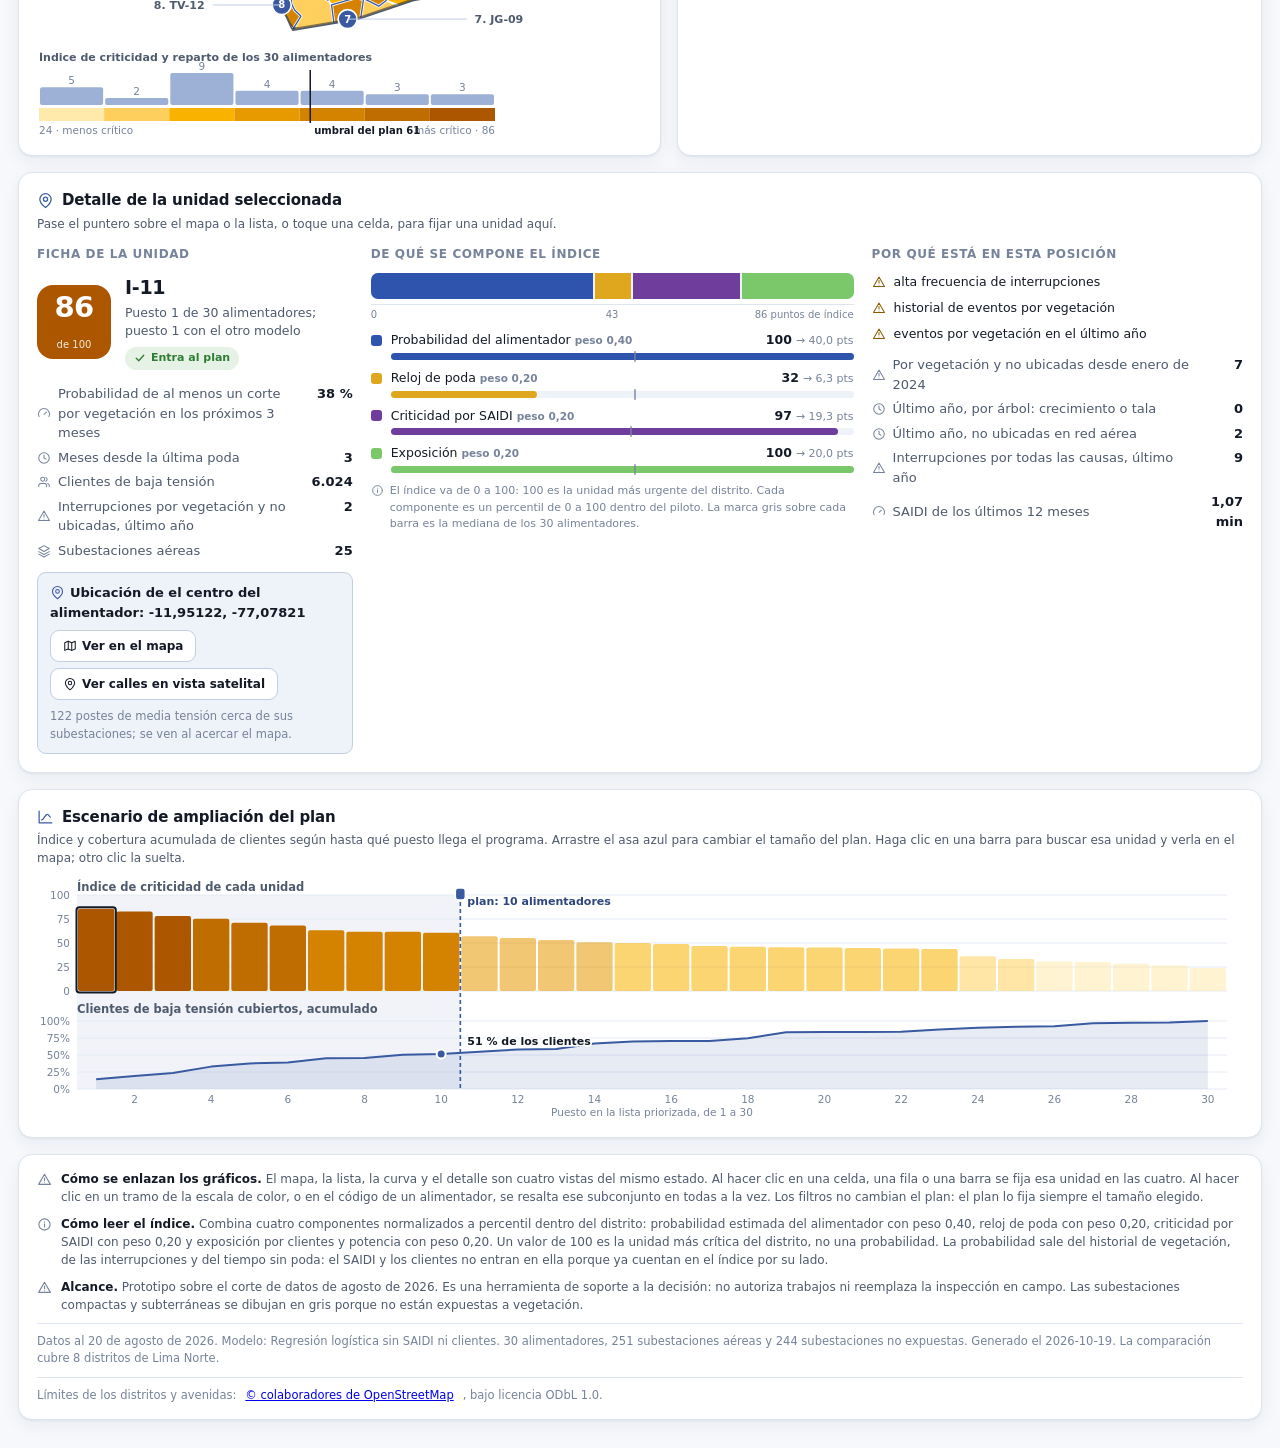
==== commit 8a1bebba: "Navegacion entre herramienta, benchmark y carga, tema claro por defecto y template comun en el   ben" ====
--- a/index.html
+++ b/index.html
@@ -7,7 +7,8 @@
 <meta name="description" content="Mapa interactivo del índice de criticidad por vegetación en el piloto de Los Olivos, por alimentador y por subestación, y comparación con otros distritos de Lima Norte. Pluz Energía y UTEC.">
 <meta name="theme-color" content="#395aa1">
 <link rel="icon" href="assets/favicon.png" type="image/png">
-<link rel="stylesheet" href="css/estilos.css?v=20261005">
+<link rel="stylesheet" href="css/estilos.css?v=20261102">
+<script src="js/tema.js?v=20261102"></script>
 </head>
 <body>
 
@@ -35,6 +36,8 @@
     <symbol viewBox="0 0 24 24" id="i-capas"><path d="m12 2.8 9 5-9 5-9-5 9-5Z"/><path d="m3 13 9 5 9-5M3 17.4l9 5 9-5"/></symbol>
     <symbol viewBox="0 0 24 24" id="i-pin"><path d="M20 10.4c0 5.6-8 11.6-8 11.6s-8-6-8-11.6a8 8 0 1 1 16 0Z"/><circle cx="12" cy="10.2" r="2.9"/></symbol>
     <symbol viewBox="0 0 24 24" id="i-tilde"><path d="m4.5 12.5 5 5 10-11"/></symbol>
+    <symbol viewBox="0 0 24 24" id="i-pantalla"><rect x="3" y="4" width="18" height="12.5" rx="2"/><path d="M8.5 20.5h7M12 16.5v4"/></symbol>
+    <symbol viewBox="0 0 24 24" id="i-subir"><path d="M21 15.5v3a2 2 0 0 1-2 2H5a2 2 0 0 1-2-2v-3"/><path d="m7.5 8 4.5-4.5L16.5 8M12 3.5v12"/></symbol>
   </defs>
 </svg>
 
@@ -52,12 +55,14 @@
     </div>
     <div class="cabecera-acciones">
       <span class="sello" id="sello-corte"><svg class="ico" aria-hidden="true"><use href="#i-reloj"/></svg><span></span></span>
-      <!-- Reporte del benchmark de modelos, publicado en la carpeta benchmark del mismo sitio. -->
-      <a class="boton" href="benchmark/" target="_blank" rel="noopener" style="text-decoration:none" title="Comparación de modelos frente a la regla por historial">
-        <svg class="ico" aria-hidden="true"><use href="#i-curva"/></svg>Benchmark
-      </a>
-      <button class="boton-icono" id="boton-tema" type="button" aria-label="Cambiar entre tema claro y oscuro" title="Cambiar tema">
-        <svg class="ico" aria-hidden="true"><use href="#i-luna"/></svg>
+      <!-- Navegación entre las tres páginas del sitio. La misma barra va en benchmark y cargar. -->
+      <nav class="navegacion" aria-label="Páginas">
+        <a href="./" aria-current="page"><svg class="ico" aria-hidden="true"><use href="#i-mapa"/></svg>Herramienta</a>
+        <a href="benchmark/"><svg class="ico" aria-hidden="true"><use href="#i-curva"/></svg>Benchmark</a>
+        <a href="cargar/"><svg class="ico" aria-hidden="true"><use href="#i-subir"/></svg>Carga semanal</a>
+      </nav>
+      <button class="boton-icono" id="boton-tema" type="button" aria-label="Tema claro" title="Tema claro">
+        <svg class="ico" aria-hidden="true"><use href="#i-sol"/></svg>
       </button>
     </div>
   </header>
@@ -303,6 +308,6 @@
 <script src="data/geografia_distritos.js?v=202610192158"></script>
 <script src="js/teselas.js?v=20261019"></script>
 <script src="js/comparar.js?v=20261021"></script>
-<script src="js/app.js?v=20261022"></script>
+<script src="js/app.js?v=20261102"></script>
 </body>
 </html>
--- a/css/estilos.css
+++ b/css/estilos.css
@@ -204,6 +204,27 @@
 }
 .sello .ico { width: 14px; height: 14px; color: var(--azul-600); }
 
+/* Navegación entre las tres páginas: herramienta, benchmark y carga semanal. La página
+   actual va marcada con aria-current y se ve como la pestaña elegida. */
+.navegacion {
+  display: inline-flex; flex-wrap: wrap; gap: 4px; padding: 4px;
+  background: var(--superficie-3); border: 1px solid var(--borde); border-radius: var(--radio-s);
+}
+.navegacion a {
+  display: inline-flex; align-items: center; gap: 7px; padding: 6px 11px; border-radius: 7px;
+  font-size: 13px; font-weight: 600; color: var(--tinta-2); text-decoration: none; white-space: nowrap;
+}
+.navegacion a .ico { width: 15px; height: 15px; }
+.navegacion a:hover { background: var(--superficie-2); color: var(--tinta); }
+.navegacion a[aria-current="page"] {
+  background: var(--superficie-2); color: var(--azul-600); box-shadow: var(--sombra);
+}
+:root[data-theme="dark"] .navegacion a[aria-current="page"] { color: var(--azul-700); }
+@media (prefers-color-scheme: dark) {
+  :root:not([data-theme]) .navegacion a[aria-current="page"] { color: var(--azul-700); }
+}
+.cabecera-acciones { flex-wrap: wrap; }
+
 /* --------------------------------------------------------------- controles */
 .boton, .boton-icono {
   font: inherit; font-size: 13px; font-weight: 600; border-radius: var(--radio-s);
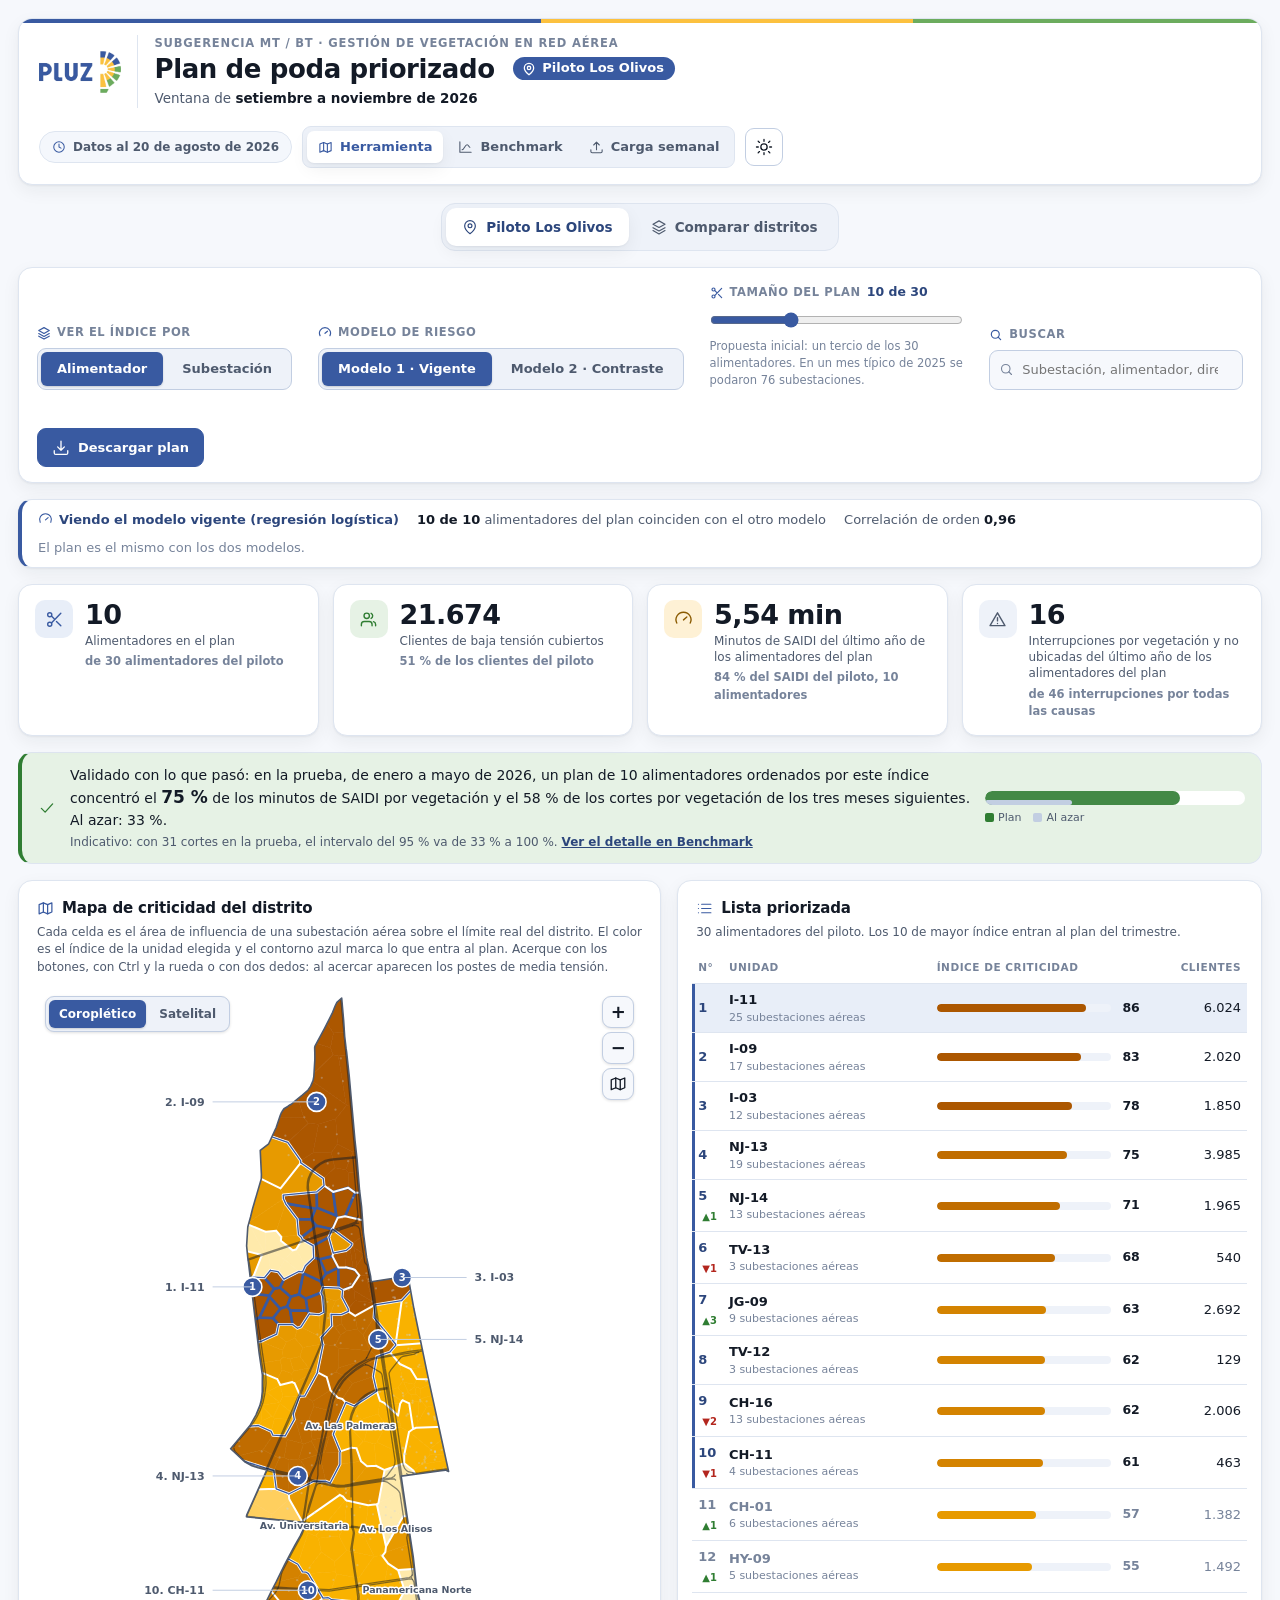
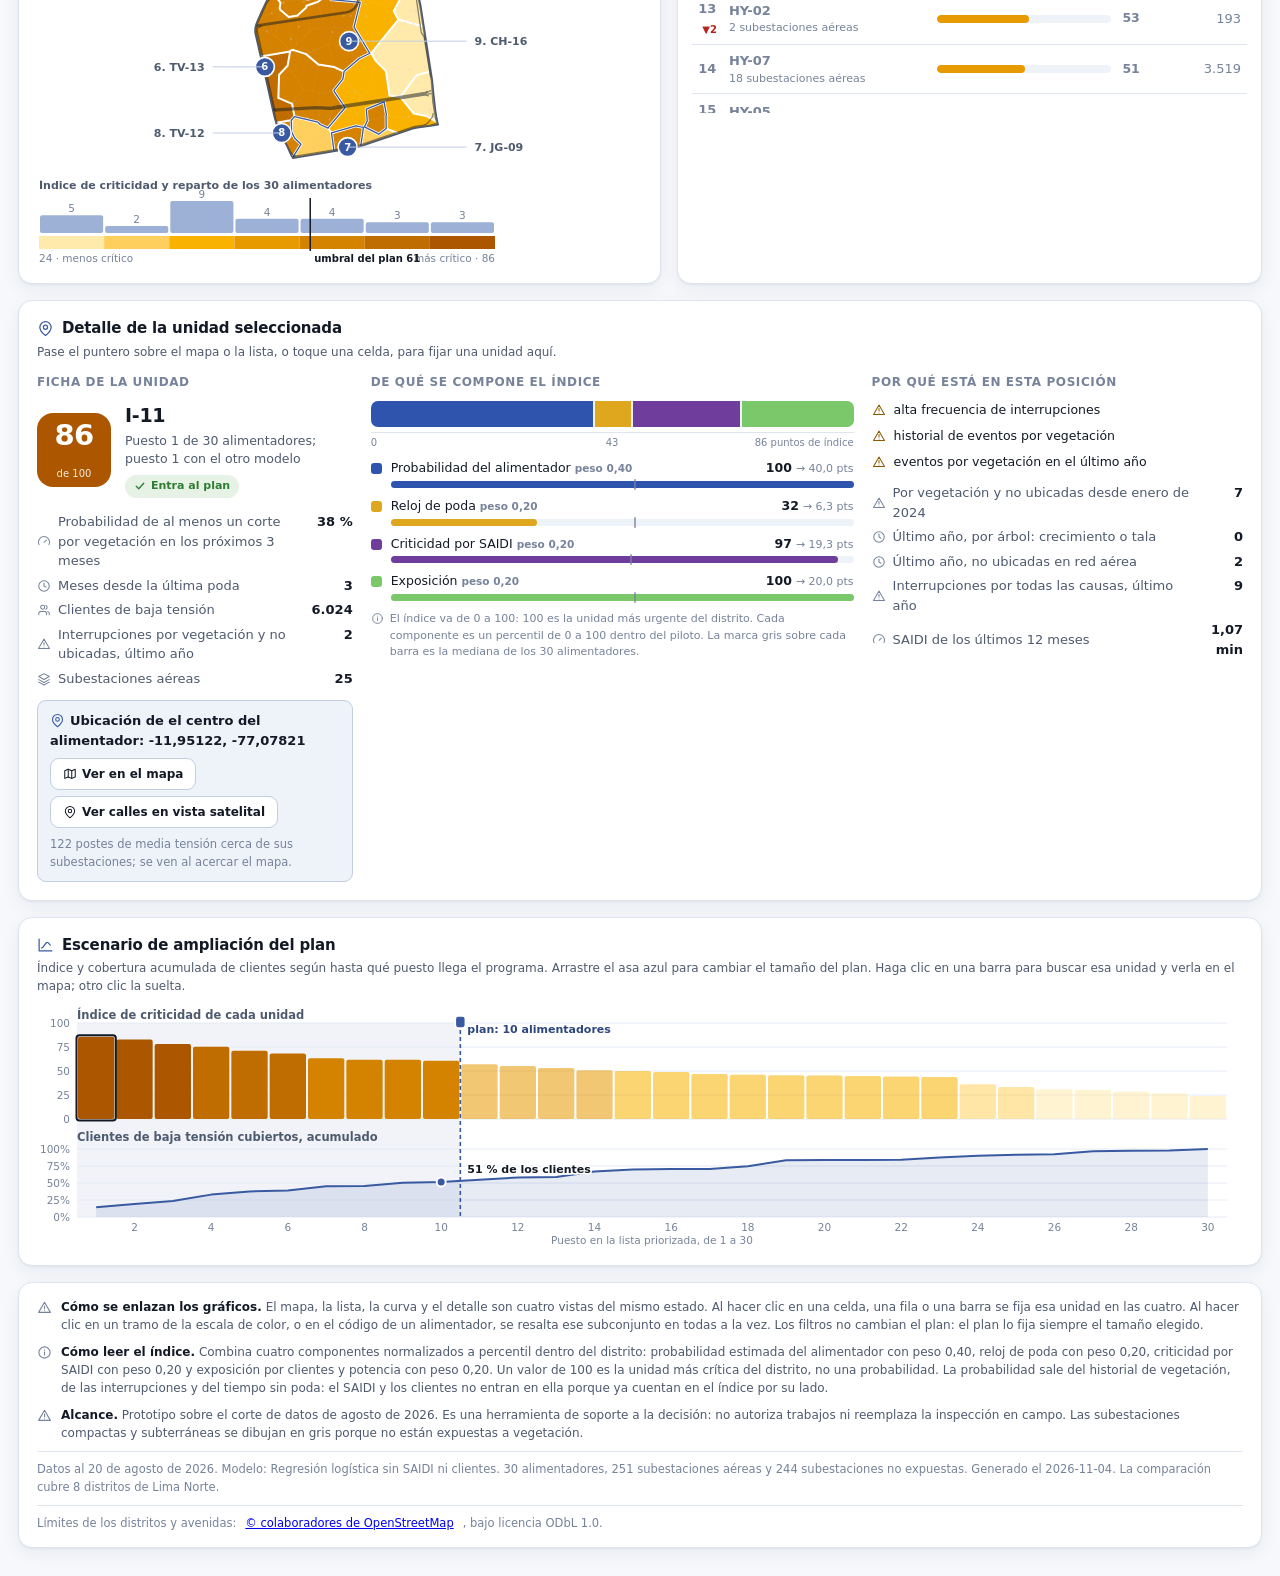
==== commit dbddee4e: "Respaldo del plan en la herramienta: SAIDI y cortes por vegetacion que capturo cada tamano de   plan" ====
--- a/index.html
+++ b/index.html
@@ -7,7 +7,7 @@
 <meta name="description" content="Mapa interactivo del índice de criticidad por vegetación en el piloto de Los Olivos, por alimentador y por subestación, y comparación con otros distritos de Lima Norte. Pluz Energía y UTEC.">
 <meta name="theme-color" content="#395aa1">
 <link rel="icon" href="assets/favicon.png" type="image/png">
-<link rel="stylesheet" href="css/estilos.css?v=20261102">
+<link rel="stylesheet" href="css/estilos.css?v=20261104">
 <script src="js/tema.js?v=20261102"></script>
 </head>
 <body>
@@ -165,6 +165,20 @@
     </div>
   </section>
 
+  <!-- Respaldo del plan con lo que pasó después: cambia con el tamaño del plan. Sale de
+       pipeline/etapas/negocio.py y se mide con el índice reconstruido en los meses de prueba. -->
+  <section class="respaldo" id="respaldo-plan" hidden aria-live="polite">
+    <div class="respaldo-icono"><svg class="ico" aria-hidden="true"><use href="#i-tilde"/></svg></div>
+    <div class="respaldo-cuerpo">
+      <p class="respaldo-texto" id="respaldo-texto"></p>
+      <p class="respaldo-nota" id="respaldo-nota"></p>
+    </div>
+    <div class="respaldo-barra" aria-hidden="true">
+      <div class="respaldo-pista"><span class="respaldo-azar" id="respaldo-azar"></span><span class="respaldo-valor" id="respaldo-valor"></span></div>
+      <div class="respaldo-leyenda"><span><i class="l-plan"></i>Plan</span><span><i class="l-azar"></i>Al azar</span></div>
+    </div>
+  </section>
+
   <main class="tablero">
     <section class="panel panel-mapa" aria-labelledby="titulo-mapa">
       <div class="panel-cabecera">
@@ -297,17 +311,17 @@
 <!-- D3 versión 7.9.0 servido desde el propio repositorio: la página no depende de una red
      externa y funciona igual en GitHub Pages, en un servidor local o sin conexión. -->
 <script src="js/vendor/d3.v7.9.0.min.js"></script>
-<script src="data/criticidad_los_olivos.js?v=202610192158"></script>
-<script src="data/criticidad_los_olivos_alterno.js?v=202610192158"></script>
+<script src="data/criticidad_los_olivos.js?v=202611042326"></script>
+<script src="data/criticidad_los_olivos_alterno.js?v=202611042326"></script>
 <!-- Límite del distrito y avenidas principales, de OpenStreetMap (ODbL 1.0), ya
      simplificados y guardados en el repositorio: 14 kB y ninguna petición de red. -->
-<script src="data/geografia_los_olivos.js?v=202610192158"></script>
+<script src="data/geografia_los_olivos.js?v=202611042326"></script>
 <!-- Los ocho distritos de la comparación y sus límites, de OpenStreetMap (ODbL 1.0). -->
-<script src="data/distritos.js?v=202610192158"></script>
-<script src="data/postes_mt.js?v=202610192158"></script>
-<script src="data/geografia_distritos.js?v=202610192158"></script>
+<script src="data/distritos.js?v=202611042326"></script>
+<script src="data/postes_mt.js?v=202611042326"></script>
+<script src="data/geografia_distritos.js?v=202611042326"></script>
 <script src="js/teselas.js?v=20261019"></script>
 <script src="js/comparar.js?v=20261021"></script>
-<script src="js/app.js?v=20261102"></script>
+<script src="js/app.js?v=20261104"></script>
 </body>
 </html>
--- a/css/estilos.css
+++ b/css/estilos.css
@@ -810,6 +810,28 @@
 .ubicacion-acciones .boton { text-decoration: none; display: inline-flex; align-items: center; gap: 5px; }
 .ubicacion-acciones .ico { width: 14px; height: 14px; }
 .ubicacion-nota { margin: 8px 0 0; font-size: 11.5px; color: var(--tinta-3); }
+/* Respaldo del plan con lo ocurrido en la prueba: una franja debajo de los indicadores. */
+.respaldo {
+  display: grid; grid-template-columns: auto 1fr minmax(180px, 260px); gap: 14px; align-items: center;
+  max-width: 1440px; margin: 0 auto 16px; padding: 12px 16px;
+  background: var(--ok-suave); border: 1px solid var(--borde); border-left: 4px solid var(--ok);
+  border-radius: var(--radio);
+}
+.respaldo[hidden] { display: none; }
+.respaldo-icono { color: var(--ok); display: flex; }
+.respaldo-texto { margin: 0; font-size: 14px; color: var(--tinta); line-height: 1.45; }
+.respaldo-texto b { font-size: 17px; }
+.respaldo-nota { margin: 3px 0 0; font-size: 12px; color: var(--tinta-2); }
+.respaldo-nota a { color: var(--azul-700); font-weight: 600; }
+.respaldo-pista { position: relative; height: 14px; background: var(--superficie-2); border-radius: 7px; overflow: hidden; }
+.respaldo-valor, .respaldo-azar { position: absolute; left: 0; top: 0; bottom: 0; border-radius: 7px; transition: width .2s; }
+.respaldo-valor { background: var(--ok); opacity: .9; }
+.respaldo-azar { background: var(--borde-fuerte); z-index: 1; height: 5px; top: 9px; }
+.respaldo-leyenda { display: flex; gap: 12px; margin-top: 5px; font-size: 11px; color: var(--tinta-2); }
+.respaldo-leyenda i { display: inline-block; width: 9px; height: 9px; border-radius: 2px; margin-right: 4px; vertical-align: -1px; }
+.l-plan { background: var(--ok); } .l-azar { background: var(--borde-fuerte); }
+@media (max-width: 720px) { .respaldo { grid-template-columns: auto 1fr; } .respaldo-barra { grid-column: 1 / -1; } }
+
 .tarjetas.filtradas .tarjeta { border-color: var(--azul-600); box-shadow: inset 0 3px 0 var(--azul-600); }
 .mapa-fondo { position: absolute; top: 8px; left: 8px; z-index: 2; box-shadow: 0 1px 3px rgba(0, 0, 0, .12); }
 .mapa-fondo button { font-size: 12px; padding: 5px 10px; }
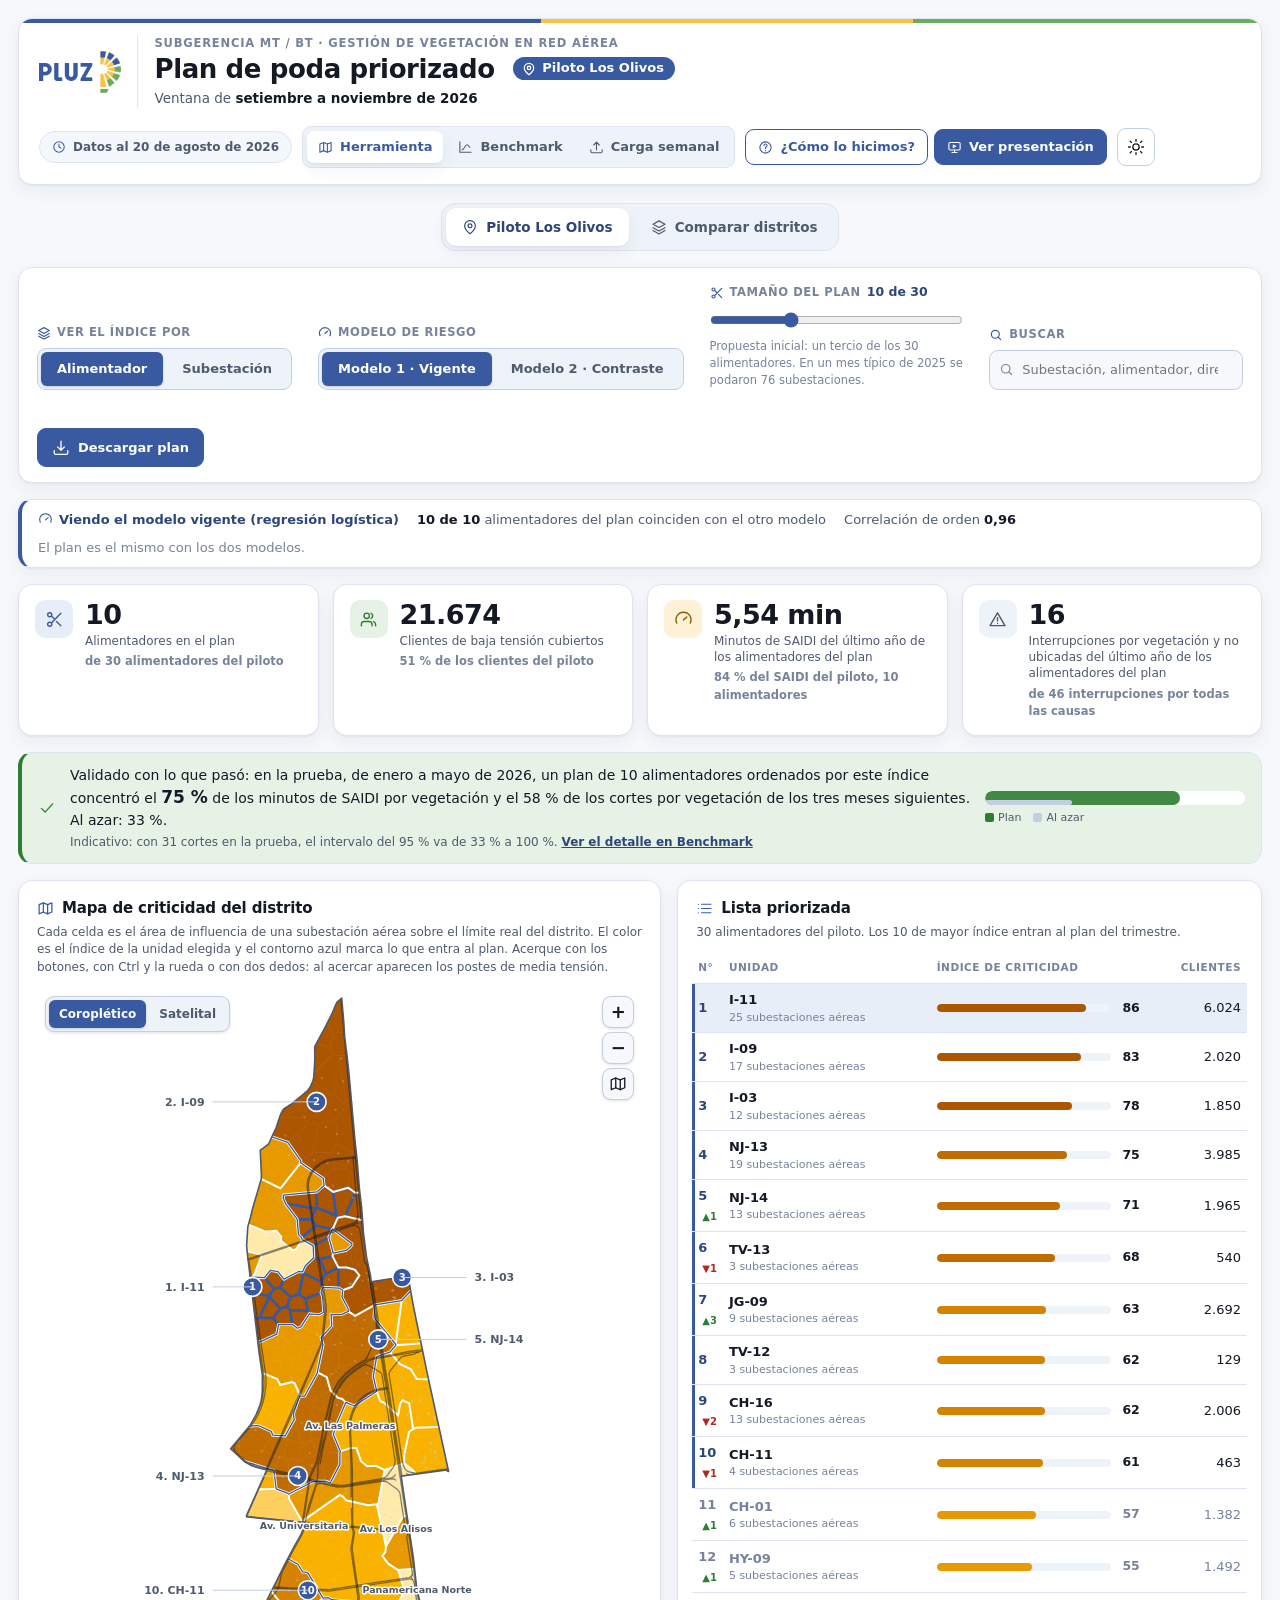
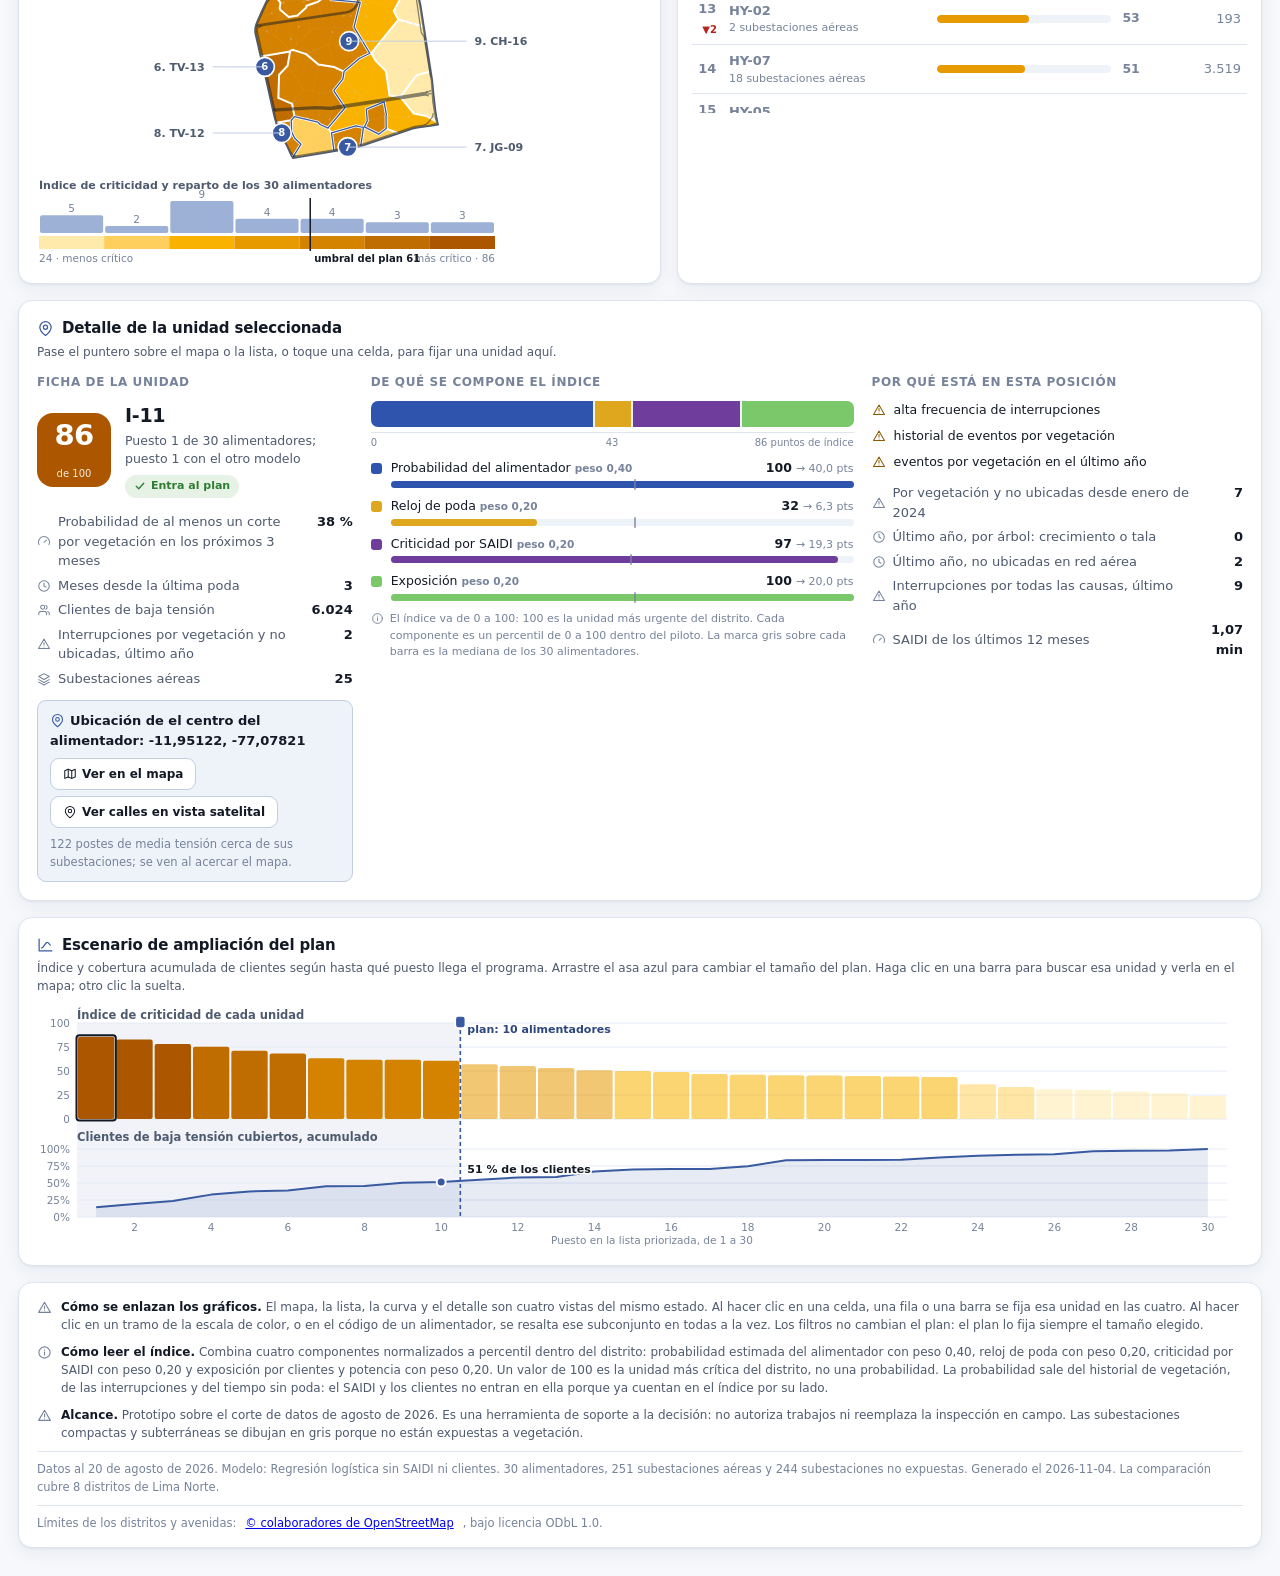
==== commit 6624f498: "Recorrido del proyecto y botones a la presentacion en las tres paginas Nueva pagina proyecto/ con el" ====
--- a/index.html
+++ b/index.html
@@ -7,7 +7,7 @@
 <meta name="description" content="Mapa interactivo del índice de criticidad por vegetación en el piloto de Los Olivos, por alimentador y por subestación, y comparación con otros distritos de Lima Norte. Pluz Energía y UTEC.">
 <meta name="theme-color" content="#395aa1">
 <link rel="icon" href="assets/favicon.png" type="image/png">
-<link rel="stylesheet" href="css/estilos.css?v=20261104">
+<link rel="stylesheet" href="css/estilos.css?v=20261119">
 <script src="js/tema.js?v=20261102"></script>
 </head>
 <body>
@@ -61,6 +61,10 @@
         <a href="benchmark/"><svg class="ico" aria-hidden="true"><use href="#i-curva"/></svg>Benchmark</a>
         <a href="cargar/"><svg class="ico" aria-hidden="true"><use href="#i-subir"/></svg>Carga semanal</a>
       </nav>
+      <nav class="enlaces-proyecto" aria-label="Proyecto">
+        <a href="proyecto/"><svg class="ico" viewBox="0 0 24 24" fill="none" stroke="currentColor" stroke-width="2" stroke-linecap="round" stroke-linejoin="round" aria-hidden="true"><circle cx="12" cy="12" r="9"/><path d="M9.5 9a2.5 2.5 0 1 1 3.5 2.3c-.6.3-1 .9-1 1.6v.6M12 17h0"/></svg>¿Cómo lo hicimos?</a>
+        <a class="destacado" href="presentacion/"><svg class="ico" viewBox="0 0 24 24" fill="none" stroke="currentColor" stroke-width="2" stroke-linecap="round" stroke-linejoin="round" aria-hidden="true"><rect x="3" y="4" width="18" height="12" rx="2"/><path d="m10 8 4 2-4 2V8zM8 20h8M12 16v4"/></svg>Ver presentación</a>
+      </nav>
       <button class="boton-icono" id="boton-tema" type="button" aria-label="Tema claro" title="Tema claro">
         <svg class="ico" aria-hidden="true"><use href="#i-sol"/></svg>
       </button>
--- a/css/estilos.css
+++ b/css/estilos.css
@@ -224,6 +224,21 @@
   :root:not([data-theme]) .navegacion a[aria-current="page"] { color: var(--azul-700); }
 }
 .cabecera-acciones { flex-wrap: wrap; }
+/* Enlaces al recorrido del proyecto y a la presentación final, junto a la navegación. */
+.enlaces-proyecto { display: inline-flex; flex-wrap: wrap; gap: 6px; }
+.enlaces-proyecto a {
+  display: inline-flex; align-items: center; gap: 7px; padding: 7px 12px; border-radius: var(--radio-s);
+  font-size: 13px; font-weight: 700; text-decoration: none; white-space: nowrap;
+  border: 1px solid var(--azul-600); color: var(--azul-600); background: transparent;
+}
+.enlaces-proyecto a .ico { width: 15px; height: 15px; }
+.enlaces-proyecto a:hover { background: var(--azul-050, rgba(57, 90, 161, .08)); }
+.enlaces-proyecto a.destacado { background: var(--azul-600); color: #fff; }
+.enlaces-proyecto a.destacado:hover { background: var(--azul-700); }
+:root[data-theme="dark"] .enlaces-proyecto a:not(.destacado) { color: var(--azul-700); border-color: var(--azul-700); }
+@media (prefers-color-scheme: dark) {
+  :root:not([data-theme]) .enlaces-proyecto a:not(.destacado) { color: var(--azul-700); border-color: var(--azul-700); }
+}
 
 /* --------------------------------------------------------------- controles */
 .boton, .boton-icono {
